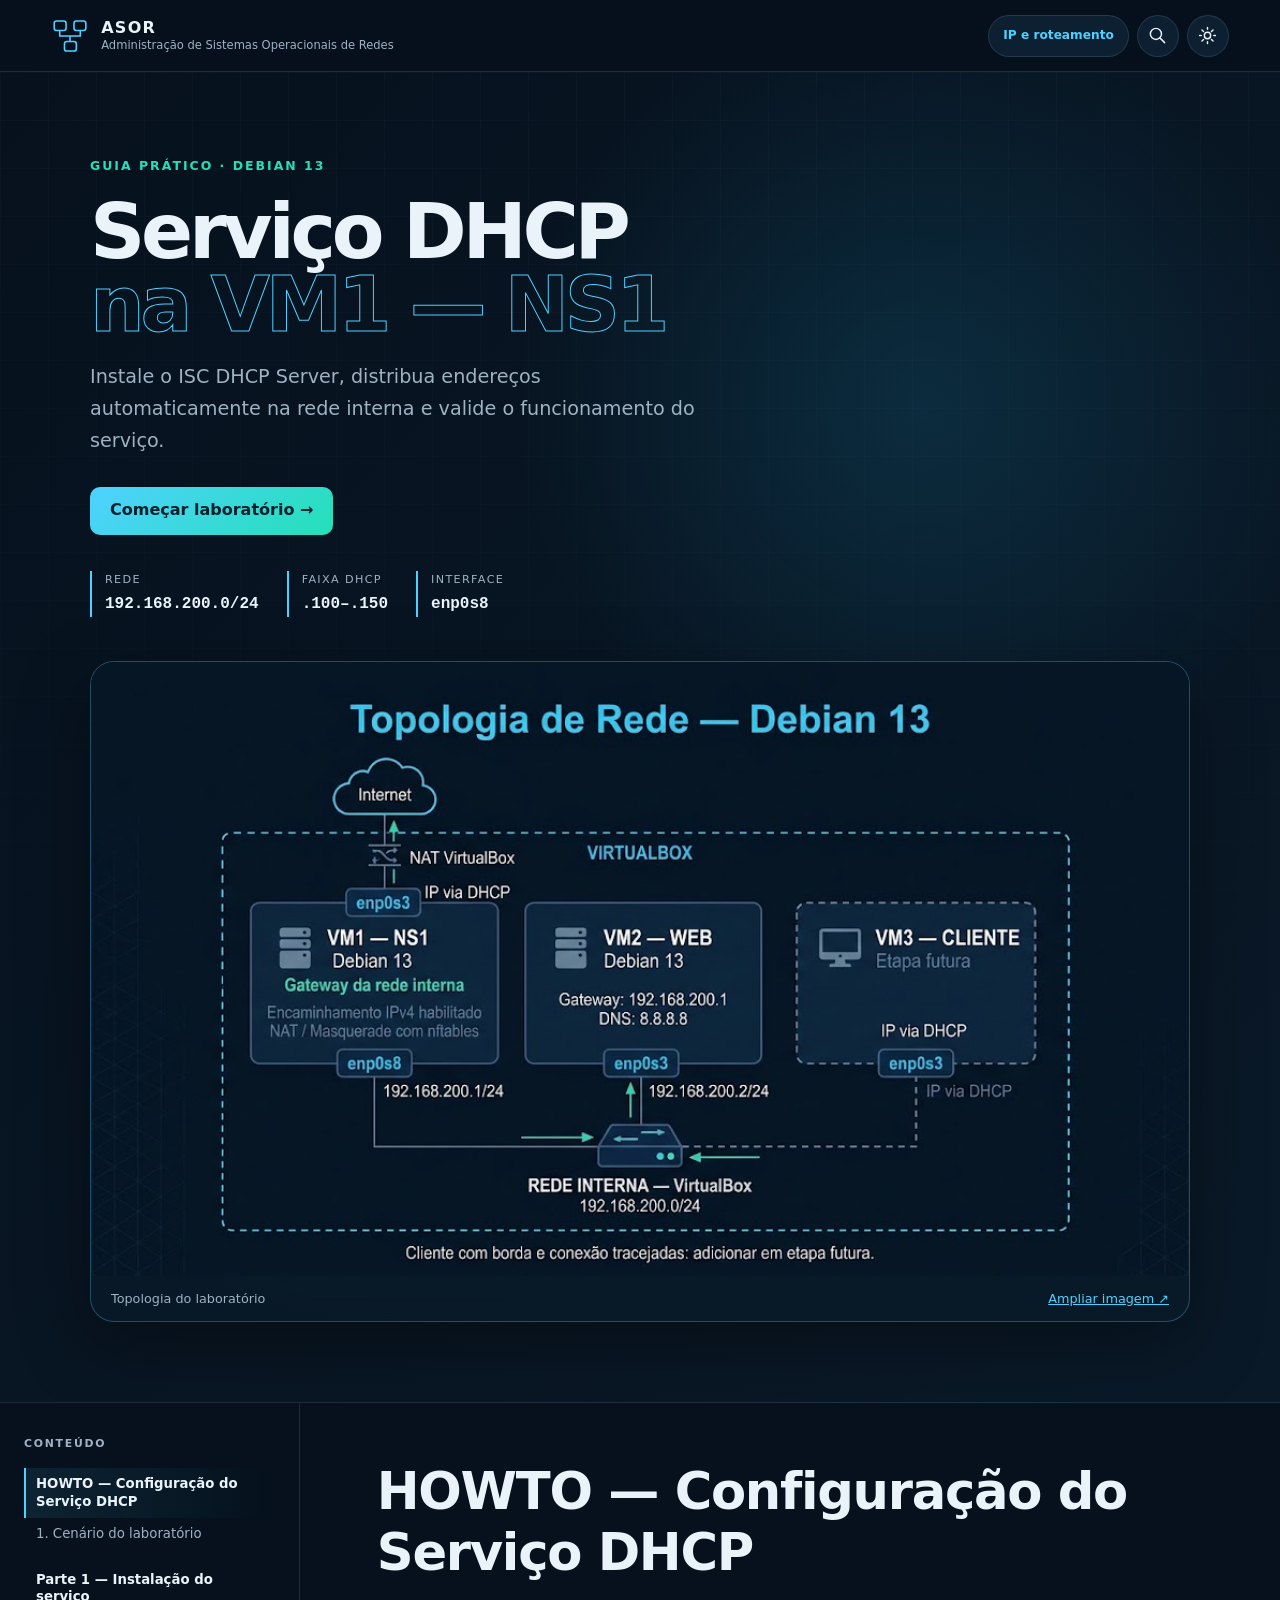
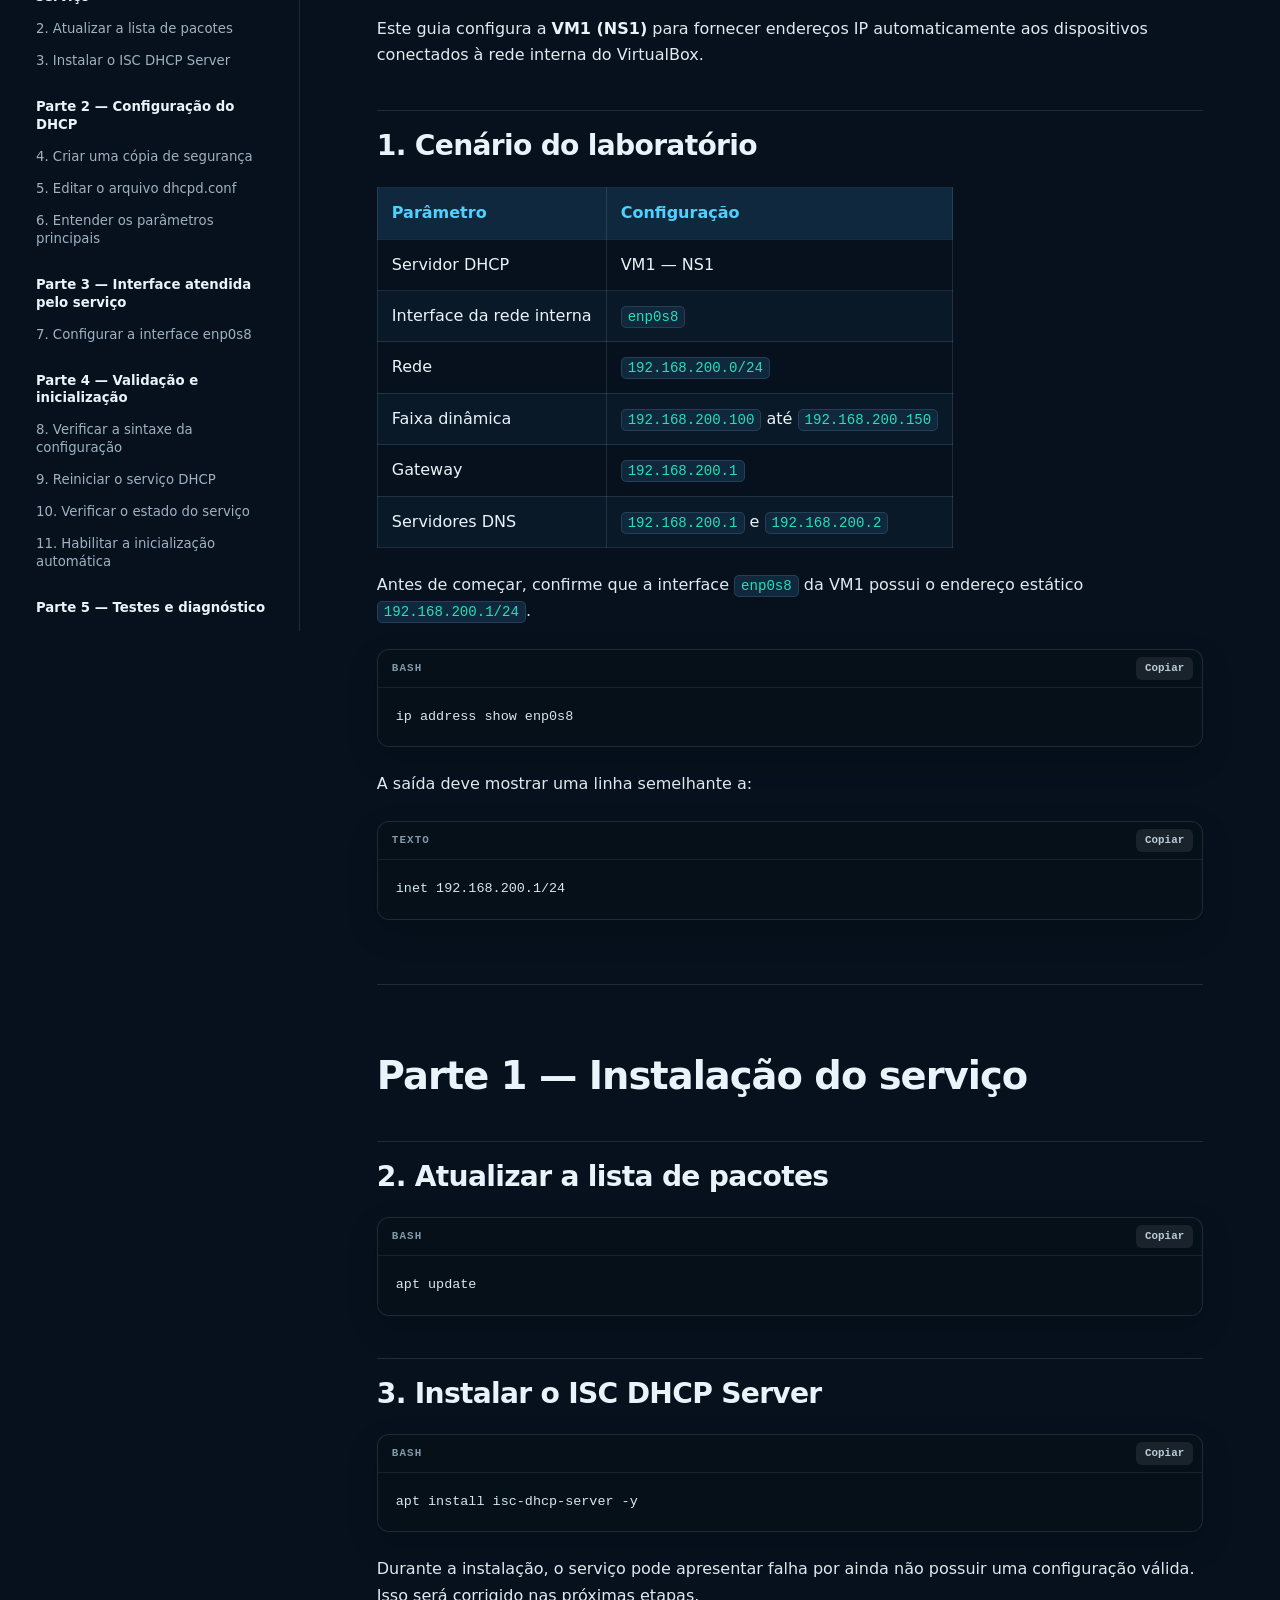
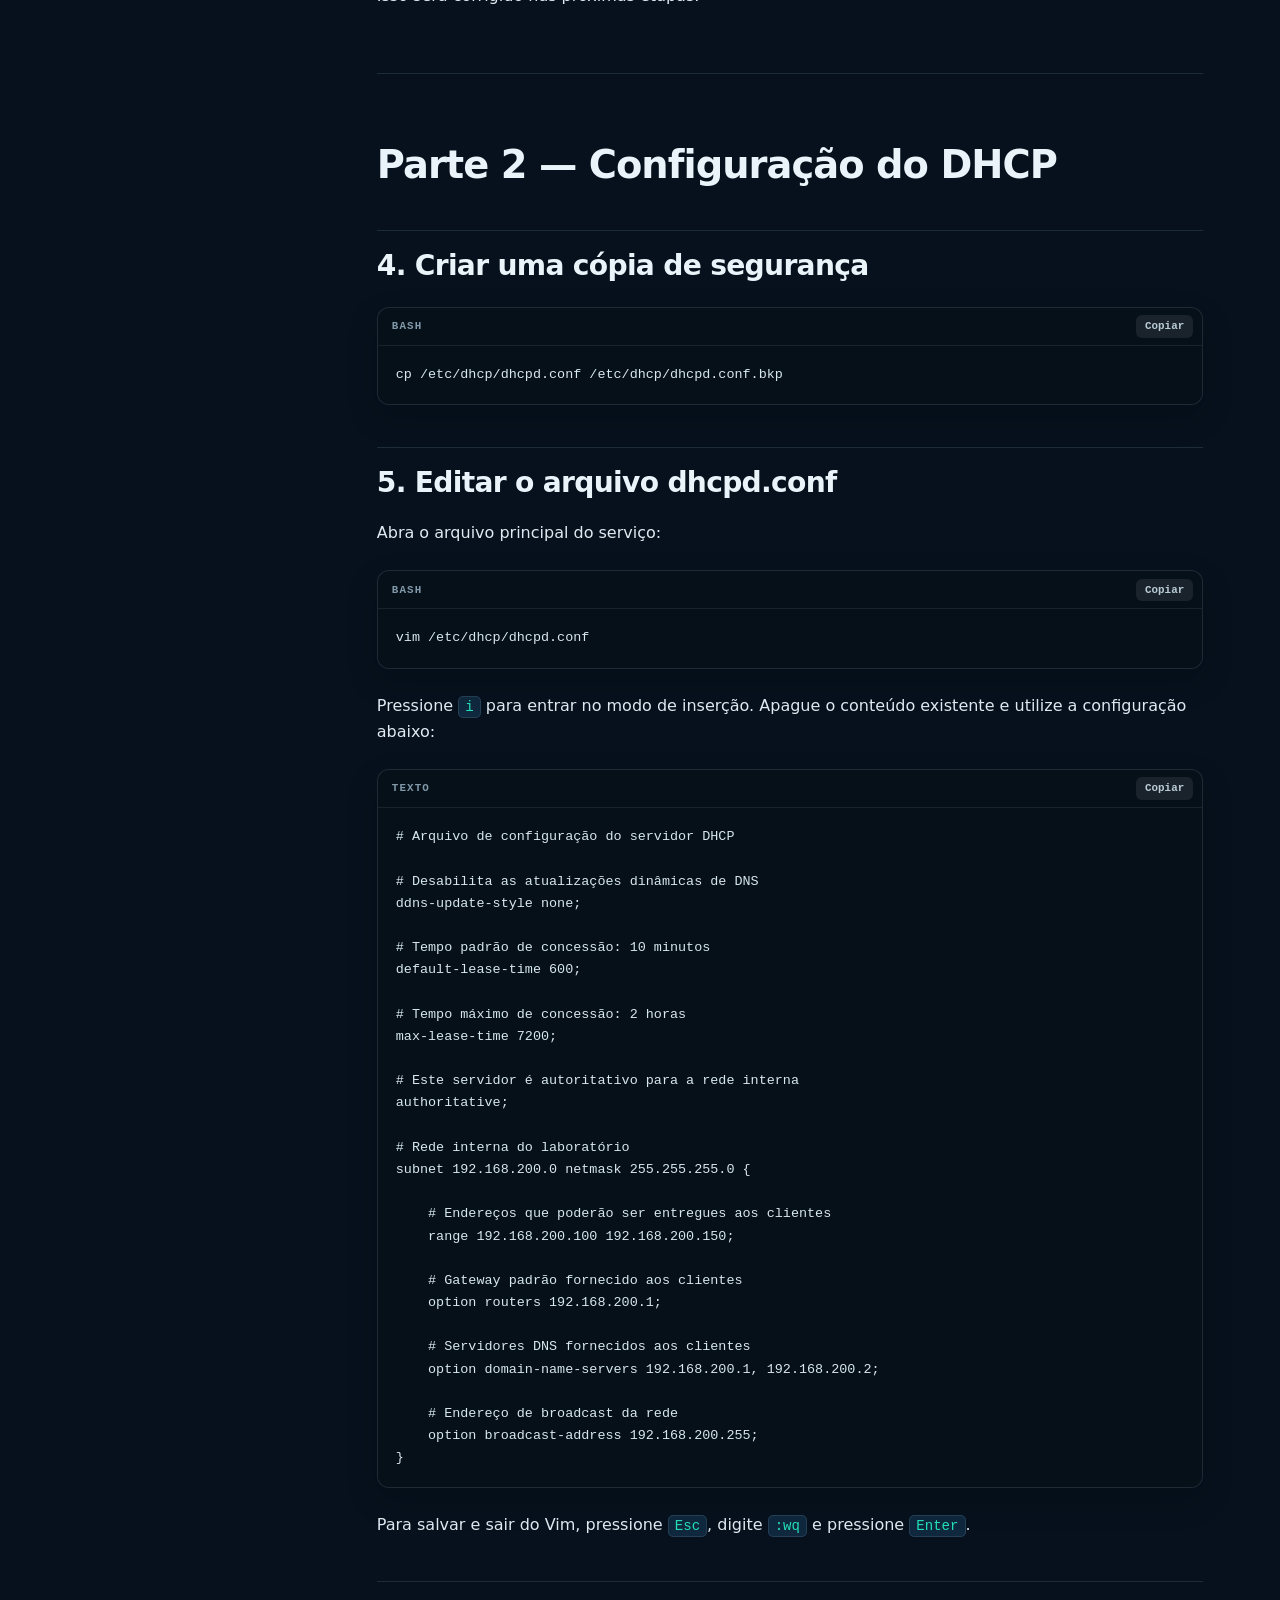
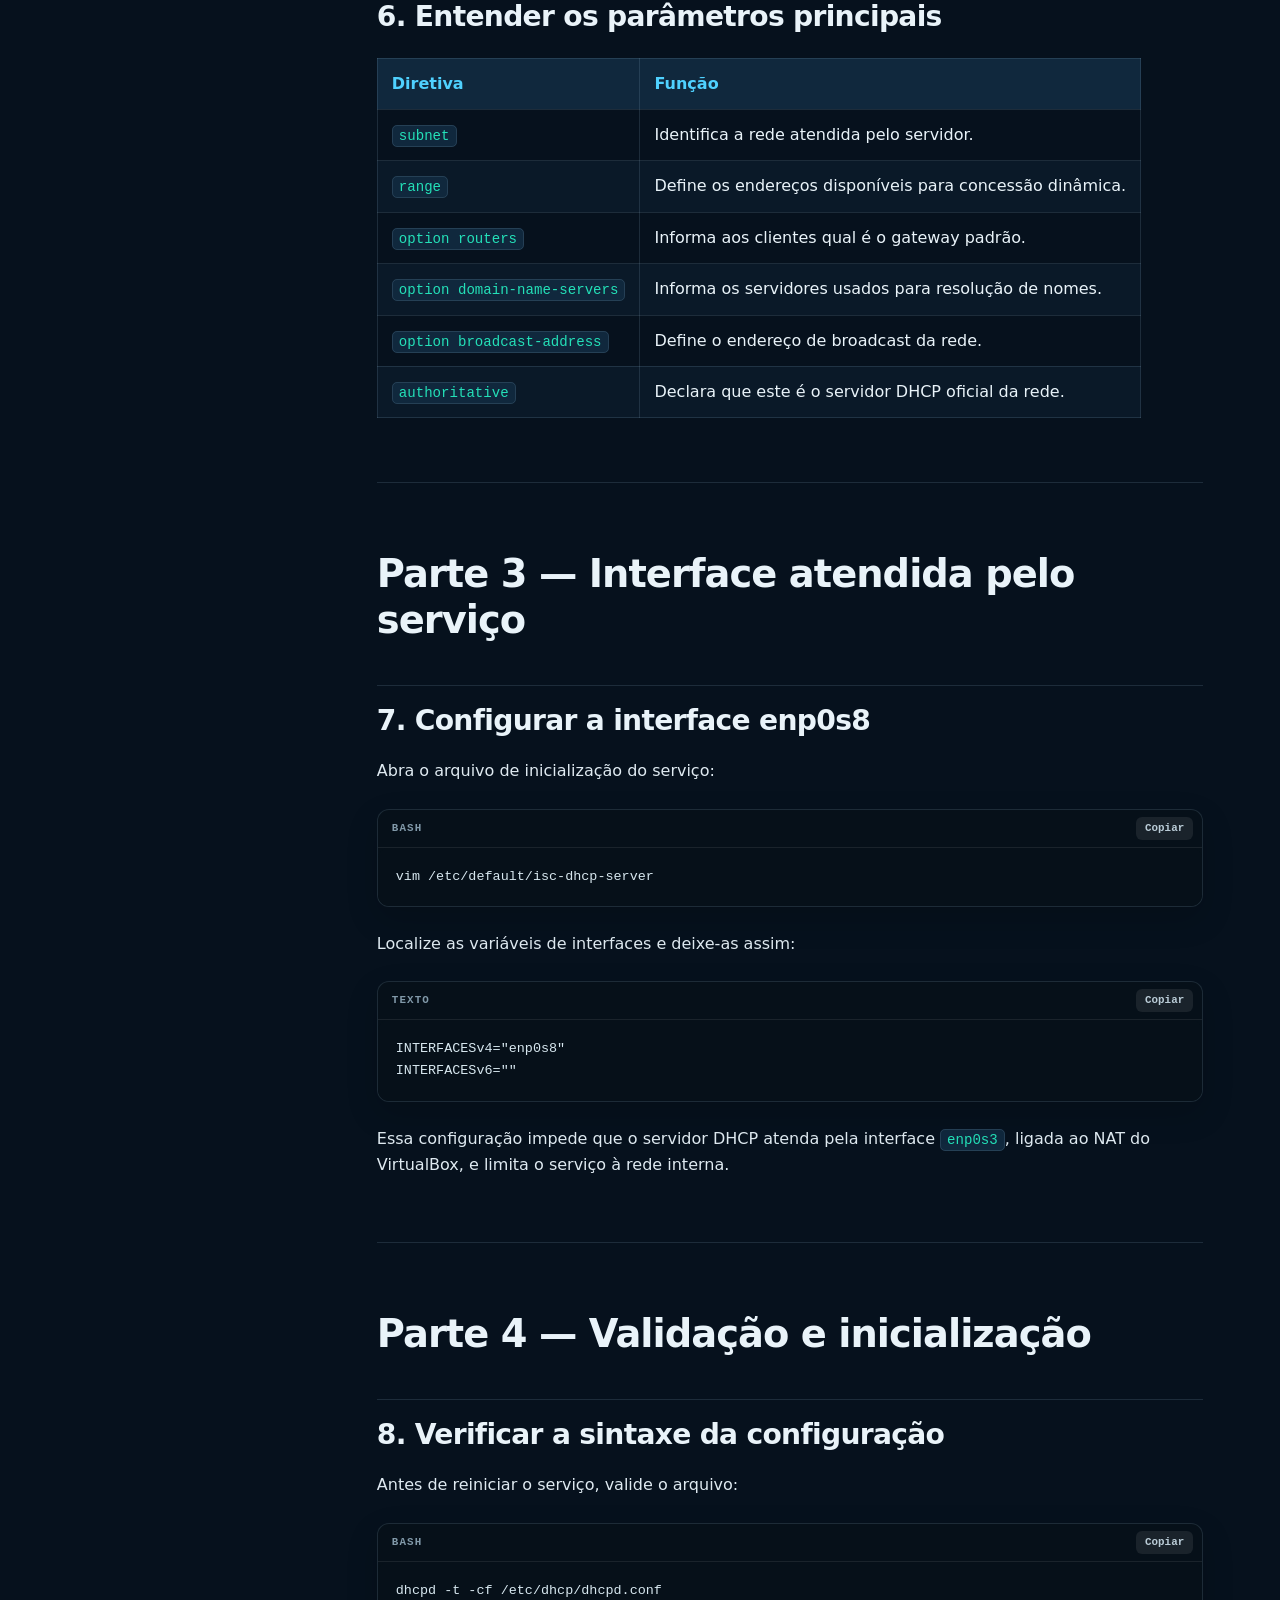
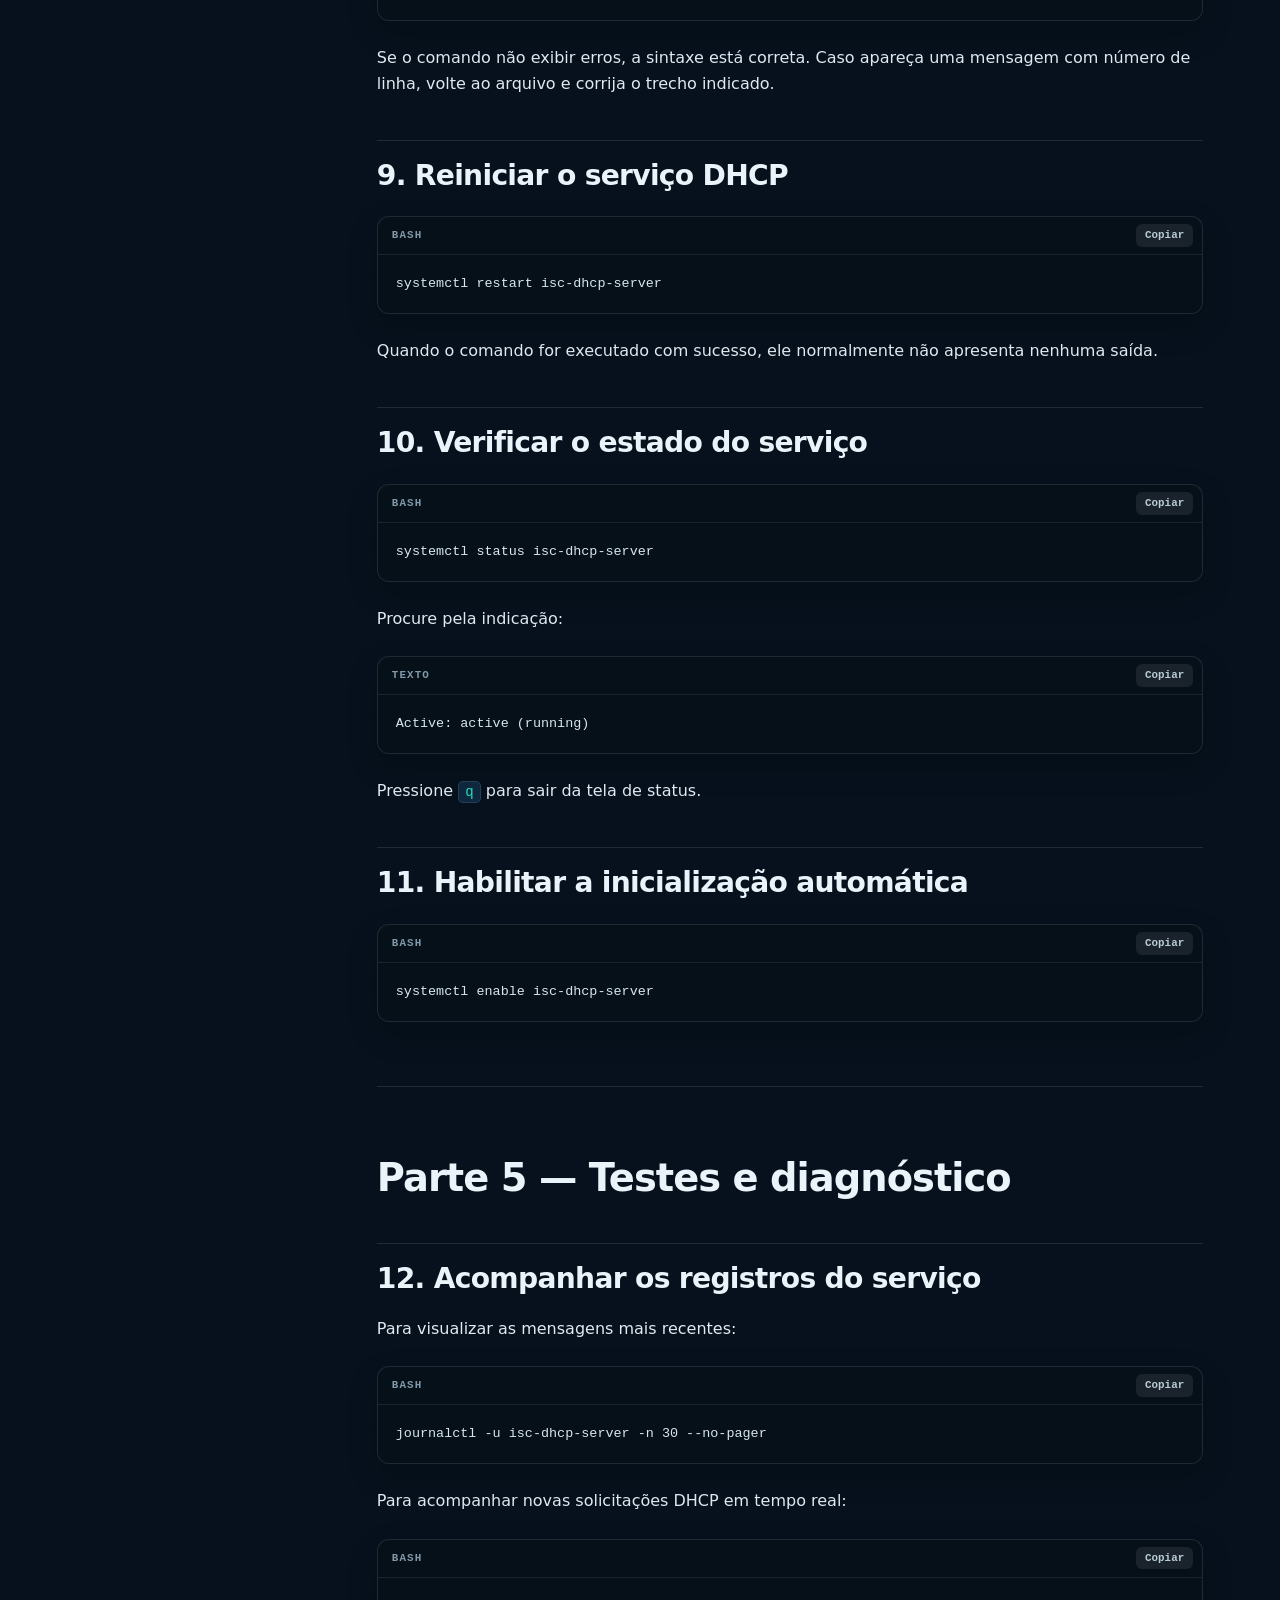
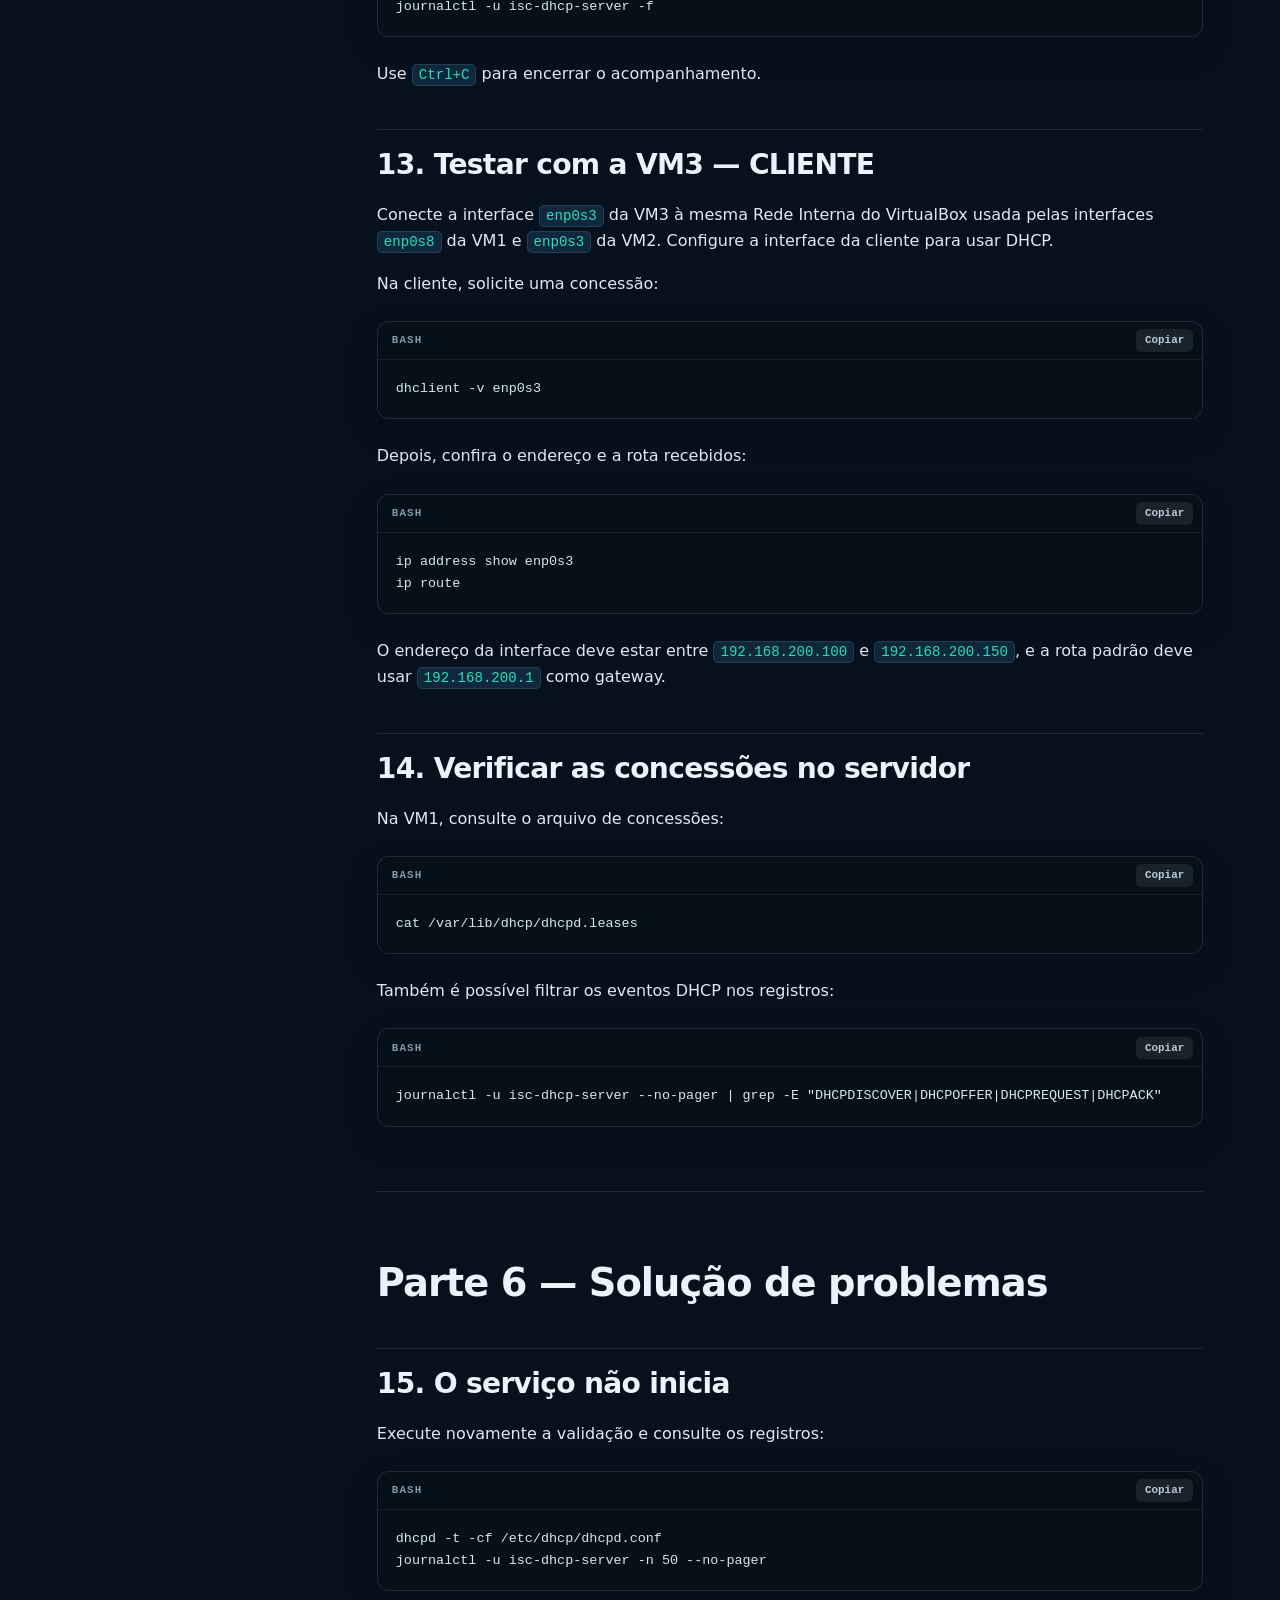
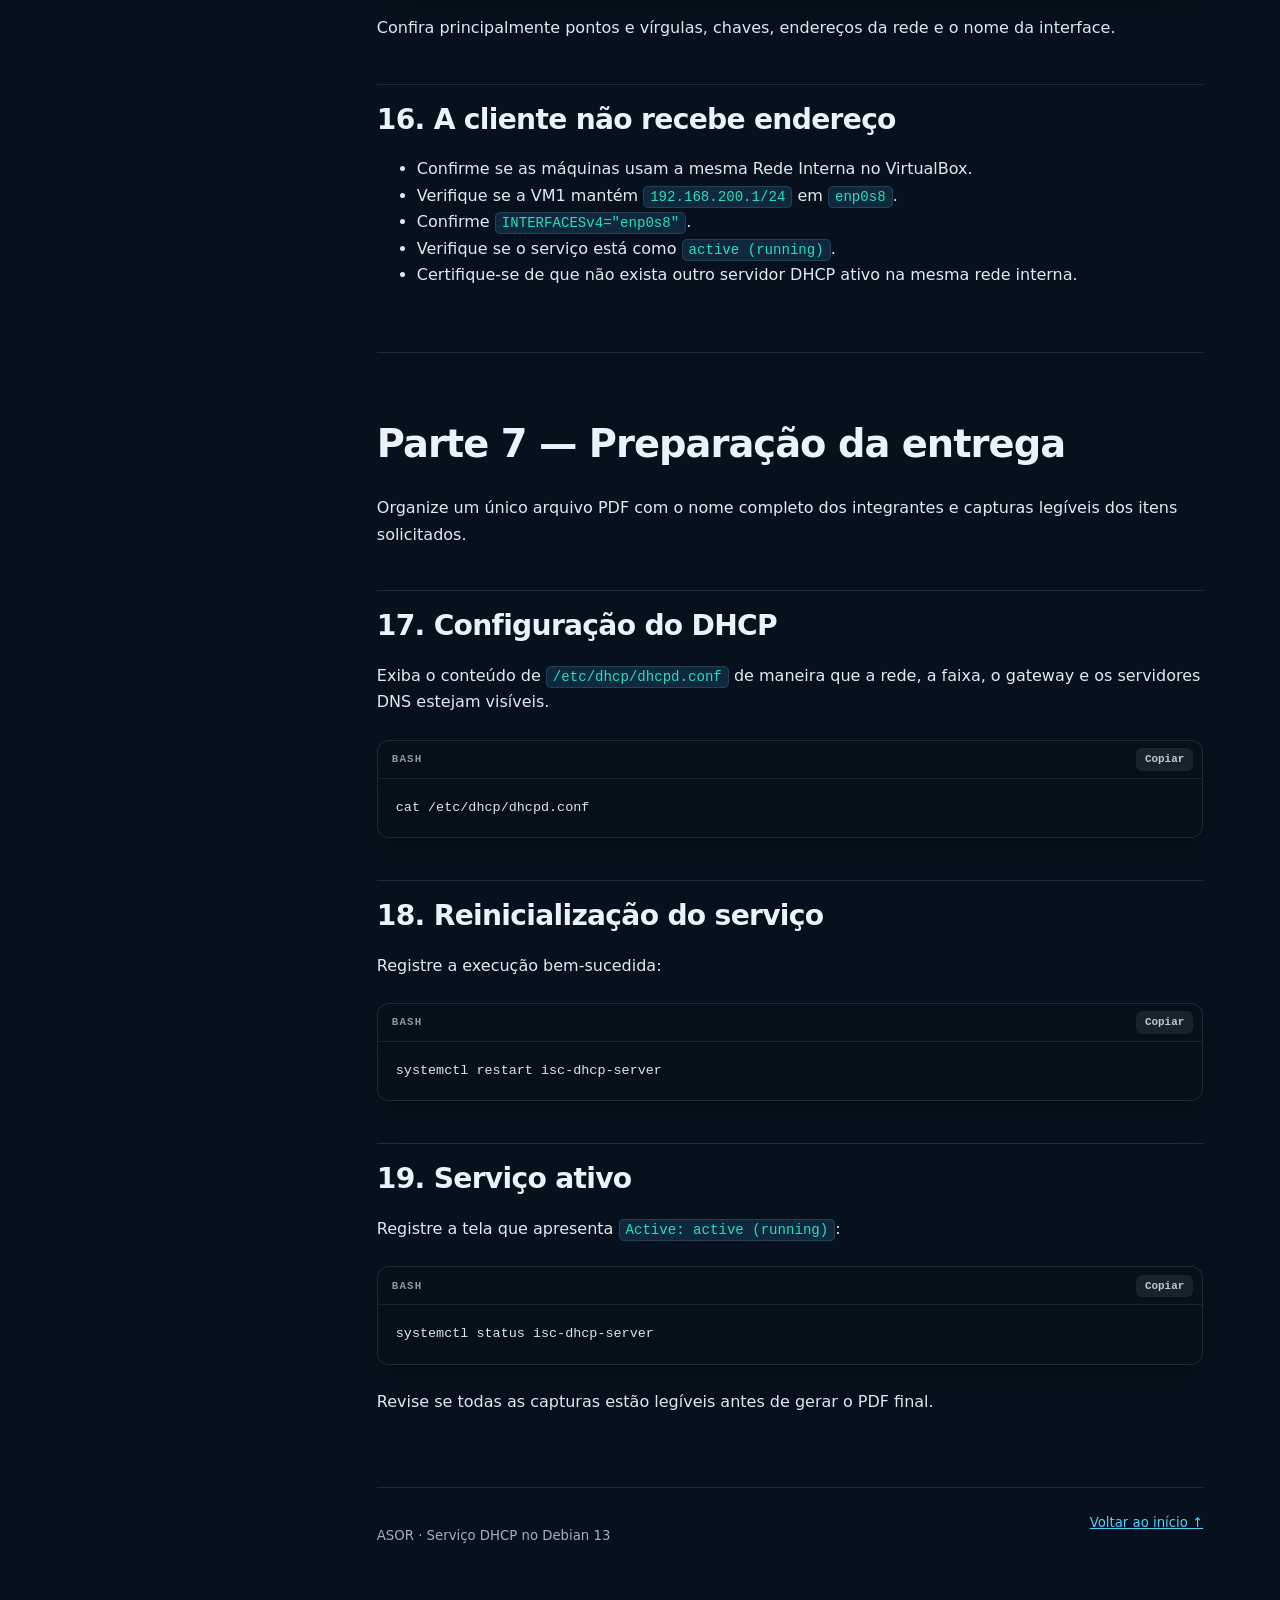
==== docs/dhcp/index.html @ acfcee21 "Add DHCP configuration HOWTO" ====
<!doctype html>
<html lang="pt-BR">
<head>
<meta charset="utf-8">
<meta name="viewport" content="width=device-width, initial-scale=1">
<meta name="theme-color" content="#06111d">
<meta name="description" content="HOWTO para instalar e configurar o servidor DHCP na VM1 NS1 com Debian 13.">
<title>Serviço DHCP no Debian 13 | ASOR</title>
<link rel="canonical" href="https://asor-network.tmferreira.tec.br/dhcp/">
<link rel="stylesheet" href="../style.css">
<script src="../app.js" defer></script>
</head>
<body>
<a class="skip-link" href="#guide">Pular para o conteúdo</a>
<div class="reading-progress" aria-hidden="true"><span id="reading-progress"></span></div>
<header class="site-header">
<a class="brand" href="#inicio" aria-label="Voltar ao início do guia DHCP"><span class="brand-mark" aria-hidden="true"><svg viewBox="0 0 48 48"><rect x="4" y="5" width="15" height="12" rx="3"/><rect x="29" y="5" width="15" height="12" rx="3"/><rect x="17" y="31" width="15" height="12" rx="3"/><path d="M11 17v7h26v-7M24 24v7"/></svg></span><span><strong>ASOR</strong><small>Administração de Sistemas Operacionais de Redes</small></span></a>
<div class="header-actions"><a class="guide-link" href="../">IP e roteamento</a><button class="icon-button" id="search-button" type="button" aria-label="Pesquisar no guia" title="Pesquisar (Ctrl+K)"><svg viewBox="0 0 24 24" aria-hidden="true"><circle cx="10" cy="10" r="7"/><path d="m15 15 6 6"/></svg></button><button class="icon-button" id="theme-button" type="button" aria-label="Ativar tema claro" title="Alternar tema"><svg viewBox="0 0 24 24" aria-hidden="true"><circle cx="12" cy="12" r="4"/><path d="M12 2v2m0 16v2M2 12h2m16 0h2M5 5l2 2m10 10 2 2M5 19l2-2M17 7l2-2"/></svg></button></div>
</header>

<section class="hero" id="inicio" aria-labelledby="hero-title">
<div class="hero-grid" aria-hidden="true"></div>
<div class="hero-content">
<span class="eyebrow">GUIA PRÁTICO · DEBIAN 13</span>
<h1 id="hero-title">Serviço DHCP<br><span>na VM1 — NS1</span></h1>
<p>Instale o ISC DHCP Server, distribua endereços automaticamente na rede interna e valide o funcionamento do serviço.</p>
<div class="hero-actions"><a class="primary-button" href="#cenario-do-laboratorio">Começar laboratório <span aria-hidden="true">&nbsp;→</span></a></div>
<dl class="hero-stats"><div><dt>Rede</dt><dd>192.168.200.0/24</dd></div><div><dt>Faixa DHCP</dt><dd>.100–.150</dd></div><div><dt>Interface</dt><dd>enp0s8</dd></div></dl>
</div>
<figure class="network-card topology-image">
<a href="../assets/topologia-debian13.png" target="_blank" rel="noopener" aria-label="Abrir topologia de rede em tamanho original"><img src="../assets/topologia-debian13.png" alt="Topologia do laboratório: VM1 NS1 oferece DHCP pela interface enp0s8 à rede interna 192.168.200.0/24." width="1024" height="572" fetchpriority="high"></a>
<figcaption>Topologia do laboratório <a href="../assets/topologia-debian13.png" target="_blank" rel="noopener">Ampliar imagem ↗</a></figcaption>
</figure>
</section>

<div class="page-shell">
<aside class="sidebar" id="sidebar" aria-label="Navegação do guia"><div class="sidebar-heading"><span>CONTEÚDO</span><button class="close-sidebar" id="close-sidebar" type="button" aria-label="Fechar sumário">×</button></div><nav id="table-of-contents"></nav></aside>
<main class="content-column">
<button class="mobile-menu" id="mobile-menu" type="button" aria-controls="sidebar" aria-expanded="false">☰ &nbsp; Sumário</button>
<article class="markdown-body" id="guide">
<h1 id="howto-configuracao-do-servico-dhcp">HOWTO — Configuração do Serviço DHCP</h1>
<p>Este guia configura a <strong>VM1 (NS1)</strong> para fornecer endereços IP automaticamente aos dispositivos conectados à rede interna do VirtualBox.</p>
<h2 id="cenario-do-laboratorio">1. Cenário do laboratório</h2>
<table>
<thead>
<tr>
<th>Parâmetro</th>
<th>Configuração</th>
</tr>
</thead>
<tbody>
<tr>
<td>Servidor DHCP</td>
<td>VM1 — NS1</td>
</tr>
<tr>
<td>Interface da rede interna</td>
<td><code>enp0s8</code></td>
</tr>
<tr>
<td>Rede</td>
<td><code>192.168.200.0/24</code></td>
</tr>
<tr>
<td>Faixa dinâmica</td>
<td><code>192.168.200.100</code> até <code>192.168.200.150</code></td>
</tr>
<tr>
<td>Gateway</td>
<td><code>192.168.200.1</code></td>
</tr>
<tr>
<td>Servidores DNS</td>
<td><code>192.168.200.1</code> e <code>192.168.200.2</code></td>
</tr>
</tbody>
</table>
<p>Antes de começar, confirme que a interface <code>enp0s8</code> da VM1 possui o endereço estático <code>192.168.200.1/24</code>.</p>
<pre><code class="language-bash">ip address show enp0s8
</code></pre>
<p>A saída deve mostrar uma linha semelhante a:</p>
<pre><code class="language-text">inet 192.168.200.1/24
</code></pre>
<hr />
<h1 id="parte-1-instalacao-do-servico">Parte 1 — Instalação do serviço</h1>
<h2 id="atualizar-a-lista-de-pacotes">2. Atualizar a lista de pacotes</h2>
<pre><code class="language-bash">apt update
</code></pre>
<h2 id="instalar-o-isc-dhcp-server">3. Instalar o ISC DHCP Server</h2>
<pre><code class="language-bash">apt install isc-dhcp-server -y
</code></pre>
<p>Durante a instalação, o serviço pode apresentar falha por ainda não possuir uma configuração válida. Isso será corrigido nas próximas etapas.</p>
<hr />
<h1 id="parte-2-configuracao-do-dhcp">Parte 2 — Configuração do DHCP</h1>
<h2 id="criar-uma-copia-de-seguranca">4. Criar uma cópia de segurança</h2>
<pre><code class="language-bash">cp /etc/dhcp/dhcpd.conf /etc/dhcp/dhcpd.conf.bkp
</code></pre>
<h2 id="editar-o-arquivo-dhcpd.conf">5. Editar o arquivo dhcpd.conf</h2>
<p>Abra o arquivo principal do serviço:</p>
<pre><code class="language-bash">vim /etc/dhcp/dhcpd.conf
</code></pre>
<p>Pressione <code>i</code> para entrar no modo de inserção. Apague o conteúdo existente e utilize a configuração abaixo:</p>
<pre><code class="language-text"># Arquivo de configuração do servidor DHCP

# Desabilita as atualizações dinâmicas de DNS
ddns-update-style none;

# Tempo padrão de concessão: 10 minutos
default-lease-time 600;

# Tempo máximo de concessão: 2 horas
max-lease-time 7200;

# Este servidor é autoritativo para a rede interna
authoritative;

# Rede interna do laboratório
subnet 192.168.200.0 netmask 255.255.255.0 {

    # Endereços que poderão ser entregues aos clientes
    range 192.168.200.100 192.168.200.150;

    # Gateway padrão fornecido aos clientes
    option routers 192.168.200.1;

    # Servidores DNS fornecidos aos clientes
    option domain-name-servers 192.168.200.1, 192.168.200.2;

    # Endereço de broadcast da rede
    option broadcast-address 192.168.200.255;
}
</code></pre>
<p>Para salvar e sair do Vim, pressione <code>Esc</code>, digite <code>:wq</code> e pressione <code>Enter</code>.</p>
<h2 id="entender-os-parametros-principais">6. Entender os parâmetros principais</h2>
<table>
<thead>
<tr>
<th>Diretiva</th>
<th>Função</th>
</tr>
</thead>
<tbody>
<tr>
<td><code>subnet</code></td>
<td>Identifica a rede atendida pelo servidor.</td>
</tr>
<tr>
<td><code>range</code></td>
<td>Define os endereços disponíveis para concessão dinâmica.</td>
</tr>
<tr>
<td><code>option routers</code></td>
<td>Informa aos clientes qual é o gateway padrão.</td>
</tr>
<tr>
<td><code>option domain-name-servers</code></td>
<td>Informa os servidores usados para resolução de nomes.</td>
</tr>
<tr>
<td><code>option broadcast-address</code></td>
<td>Define o endereço de broadcast da rede.</td>
</tr>
<tr>
<td><code>authoritative</code></td>
<td>Declara que este é o servidor DHCP oficial da rede.</td>
</tr>
</tbody>
</table>
<hr />
<h1 id="parte-3-interface-atendida-pelo-servico">Parte 3 — Interface atendida pelo serviço</h1>
<h2 id="configurar-a-interface-enp0s8">7. Configurar a interface enp0s8</h2>
<p>Abra o arquivo de inicialização do serviço:</p>
<pre><code class="language-bash">vim /etc/default/isc-dhcp-server
</code></pre>
<p>Localize as variáveis de interfaces e deixe-as assim:</p>
<pre><code class="language-text">INTERFACESv4=&quot;enp0s8&quot;
INTERFACESv6=&quot;&quot;
</code></pre>
<p>Essa configuração impede que o servidor DHCP atenda pela interface <code>enp0s3</code>, ligada ao NAT do VirtualBox, e limita o serviço à rede interna.</p>
<hr />
<h1 id="parte-4-validacao-e-inicializacao">Parte 4 — Validação e inicialização</h1>
<h2 id="verificar-a-sintaxe-da-configuracao">8. Verificar a sintaxe da configuração</h2>
<p>Antes de reiniciar o serviço, valide o arquivo:</p>
<pre><code class="language-bash">dhcpd -t -cf /etc/dhcp/dhcpd.conf
</code></pre>
<p>Se o comando não exibir erros, a sintaxe está correta. Caso apareça uma mensagem com número de linha, volte ao arquivo e corrija o trecho indicado.</p>
<h2 id="reiniciar-o-servico-dhcp">9. Reiniciar o serviço DHCP</h2>
<pre><code class="language-bash">systemctl restart isc-dhcp-server
</code></pre>
<p>Quando o comando for executado com sucesso, ele normalmente não apresenta nenhuma saída.</p>
<h2 id="verificar-o-estado-do-servico">10. Verificar o estado do serviço</h2>
<pre><code class="language-bash">systemctl status isc-dhcp-server
</code></pre>
<p>Procure pela indicação:</p>
<pre><code class="language-text">Active: active (running)
</code></pre>
<p>Pressione <code>q</code> para sair da tela de status.</p>
<h2 id="habilitar-a-inicializacao-automatica">11. Habilitar a inicialização automática</h2>
<pre><code class="language-bash">systemctl enable isc-dhcp-server
</code></pre>
<hr />
<h1 id="parte-5-testes-e-diagnostico">Parte 5 — Testes e diagnóstico</h1>
<h2 id="acompanhar-os-registros-do-servico">12. Acompanhar os registros do serviço</h2>
<p>Para visualizar as mensagens mais recentes:</p>
<pre><code class="language-bash">journalctl -u isc-dhcp-server -n 30 --no-pager
</code></pre>
<p>Para acompanhar novas solicitações DHCP em tempo real:</p>
<pre><code class="language-bash">journalctl -u isc-dhcp-server -f
</code></pre>
<p>Use <code>Ctrl+C</code> para encerrar o acompanhamento.</p>
<h2 id="testar-com-a-vm3-cliente">13. Testar com a VM3 — CLIENTE</h2>
<p>Conecte a interface <code>enp0s3</code> da VM3 à mesma Rede Interna do VirtualBox usada pelas interfaces <code>enp0s8</code> da VM1 e <code>enp0s3</code> da VM2. Configure a interface da cliente para usar DHCP.</p>
<p>Na cliente, solicite uma concessão:</p>
<pre><code class="language-bash">dhclient -v enp0s3
</code></pre>
<p>Depois, confira o endereço e a rota recebidos:</p>
<pre><code class="language-bash">ip address show enp0s3
ip route
</code></pre>
<p>O endereço da interface deve estar entre <code>192.168.200.100</code> e <code>192.168.200.150</code>, e a rota padrão deve usar <code>192.168.200.1</code> como gateway.</p>
<h2 id="verificar-as-concessoes-no-servidor">14. Verificar as concessões no servidor</h2>
<p>Na VM1, consulte o arquivo de concessões:</p>
<pre><code class="language-bash">cat /var/lib/dhcp/dhcpd.leases
</code></pre>
<p>Também é possível filtrar os eventos DHCP nos registros:</p>
<pre><code class="language-bash">journalctl -u isc-dhcp-server --no-pager | grep -E &quot;DHCPDISCOVER|DHCPOFFER|DHCPREQUEST|DHCPACK&quot;
</code></pre>
<hr />
<h1 id="parte-6-solucao-de-problemas">Parte 6 — Solução de problemas</h1>
<h2 id="o-servico-nao-inicia">15. O serviço não inicia</h2>
<p>Execute novamente a validação e consulte os registros:</p>
<pre><code class="language-bash">dhcpd -t -cf /etc/dhcp/dhcpd.conf
journalctl -u isc-dhcp-server -n 50 --no-pager
</code></pre>
<p>Confira principalmente pontos e vírgulas, chaves, endereços da rede e o nome da interface.</p>
<h2 id="a-cliente-nao-recebe-endereco">16. A cliente não recebe endereço</h2>
<ul>
<li>Confirme se as máquinas usam a mesma Rede Interna no VirtualBox.</li>
<li>Verifique se a VM1 mantém <code>192.168.200.1/24</code> em <code>enp0s8</code>.</li>
<li>Confirme <code>INTERFACESv4=&quot;enp0s8&quot;</code>.</li>
<li>Verifique se o serviço está como <code>active (running)</code>.</li>
<li>Certifique-se de que não exista outro servidor DHCP ativo na mesma rede interna.</li>
</ul>
<hr />
<h1 id="parte-7-preparacao-da-entrega">Parte 7 — Preparação da entrega</h1>
<p>Organize um único arquivo PDF com o nome completo dos integrantes e capturas legíveis dos itens solicitados.</p>
<h2 id="configuracao-do-dhcp">17. Configuração do DHCP</h2>
<p>Exiba o conteúdo de <code>/etc/dhcp/dhcpd.conf</code> de maneira que a rede, a faixa, o gateway e os servidores DNS estejam visíveis.</p>
<pre><code class="language-bash">cat /etc/dhcp/dhcpd.conf
</code></pre>
<h2 id="reinicializacao-do-servico">18. Reinicialização do serviço</h2>
<p>Registre a execução bem-sucedida:</p>
<pre><code class="language-bash">systemctl restart isc-dhcp-server
</code></pre>
<h2 id="servico-ativo">19. Serviço ativo</h2>
<p>Registre a tela que apresenta <code>Active: active (running)</code>:</p>
<pre><code class="language-bash">systemctl status isc-dhcp-server
</code></pre>
<p>Revise se todas as capturas estão legíveis antes de gerar o PDF final.</p>
</article>
<footer class="content-footer"><p>ASOR · Serviço DHCP no Debian 13</p><a href="#inicio">Voltar ao início ↑</a></footer>
</main>
</div>

<dialog id="search-dialog" aria-labelledby="search-title"><div class="search-input-row"><label id="search-title" class="sr-only" for="search-input">Pesquisar no guia</label><input id="search-input" type="search" placeholder="Pesquisar DHCP, interfaces ou comandos…" autocomplete="off"><button id="close-search" type="button" aria-label="Fechar pesquisa">Esc</button></div><div class="search-results" id="search-results"></div></dialog>
<div class="toast" id="toast" role="status" aria-live="polite"></div>
</body>
</html>
---- docs/style.css ----
:root {
  color-scheme: dark;
  --bg: #06111d;
  --bg-soft: #0a1928;
  --surface: #0d2032;
  --surface-2: #10283d;
  --line: rgba(148, 184, 212, 0.16);
  --line-strong: rgba(88, 205, 255, 0.3);
  --text: #e9f3f9;
  --muted: #9eb2c2;
  --accent: #4fd1ff;
  --accent-2: #24e0b8;
  --accent-dark: #061923;
  --warning: #ffbf69;
  --code: #061019;
  --shadow: 0 24px 70px rgba(0, 0, 0, 0.35);
  --header-h: 72px;
  --content-w: 860px;
}

[data-theme="light"] {
  color-scheme: light;
  --bg: #f4f8fb;
  --bg-soft: #eaf2f7;
  --surface: #ffffff;
  --surface-2: #edf6fb;
  --line: rgba(20, 61, 87, 0.14);
  --line-strong: rgba(0, 135, 190, 0.28);
  --text: #102a3b;
  --muted: #567083;
  --accent: #007dab;
  --accent-2: #008b70;
  --accent-dark: #eefbff;
  --warning: #9b5b00;
  --code: #0c1c27;
  --shadow: 0 22px 60px rgba(28, 65, 88, 0.14);
}

* { box-sizing: border-box; }
html { scroll-behavior: smooth; scroll-padding-top: calc(var(--header-h) + 24px); }
body {
  margin: 0;
  background: var(--bg);
  color: var(--text);
  font-family: Inter, ui-sans-serif, system-ui, -apple-system, BlinkMacSystemFont, "Segoe UI", sans-serif;
  line-height: 1.65;
  -webkit-font-smoothing: antialiased;
}

a { color: var(--accent); }
button, input { font: inherit; }
.sr-only { position: absolute; width: 1px; height: 1px; padding: 0; margin: -1px; overflow: hidden; clip: rect(0,0,0,0); white-space: nowrap; border: 0; }

.reading-progress { position: fixed; z-index: 100; inset: 0 0 auto; height: 3px; background: transparent; }
.reading-progress span { display: block; width: 0; height: 100%; background: linear-gradient(90deg, var(--accent), var(--accent-2)); }

.site-header {
  position: sticky;
  z-index: 50;
  top: 0;
  height: var(--header-h);
  display: flex;
  align-items: center;
  justify-content: space-between;
  padding: 0 clamp(20px, 4vw, 64px);
  border-bottom: 1px solid var(--line);
  background: color-mix(in srgb, var(--bg) 86%, transparent);
  backdrop-filter: blur(18px);
}

.brand { display: flex; align-items: center; gap: 12px; color: var(--text); text-decoration: none; }
.brand-mark { display: grid; width: 38px; height: 38px; place-items: center; color: var(--accent); }
.brand-mark svg { width: 100%; fill: none; stroke: currentColor; stroke-width: 2; }
.brand strong, .brand small { display: block; line-height: 1.25; }
.brand strong { letter-spacing: .08em; }
.brand small { color: var(--muted); font-size: .72rem; }
.header-actions { display: flex; gap: 8px; }
.guide-link { display: inline-flex; align-items: center; min-height: 42px; padding: 0 14px; border: 1px solid var(--line); border-radius: 999px; color: var(--accent); background: var(--surface); font-size: .76rem; font-weight: 750; text-decoration: none; }
.guide-link:hover { border-color: var(--line-strong); background: var(--surface-2); transform: translateY(-1px); }
.icon-button { width: 42px; height: 42px; display: grid; place-items: center; border: 1px solid var(--line); border-radius: 50%; color: var(--text); background: var(--surface); cursor: pointer; }
.icon-button:hover { border-color: var(--line-strong); color: var(--accent); transform: translateY(-1px); }
.icon-button svg { width: 19px; fill: none; stroke: currentColor; stroke-width: 1.8; stroke-linecap: round; }
.moon-icon { display: none; }
[data-theme="light"] .sun-icon { display: none; }
[data-theme="light"] .moon-icon { display: block; }

.hero {
  position: relative;
  min-height: 560px;
  display: grid;
  grid-template-columns: minmax(0, 1fr) minmax(400px, .9fr);
  align-items: center;
  gap: clamp(40px, 7vw, 100px);
  padding: 80px clamp(24px, 6vw, 96px);
  overflow: hidden;
  border-bottom: 1px solid var(--line);
  background: radial-gradient(circle at 72% 25%, rgba(31, 177, 224, .15), transparent 30%), linear-gradient(135deg, var(--bg), var(--bg-soft));
}
.hero-grid { position: absolute; inset: 0; opacity: .18; background-image: linear-gradient(var(--line) 1px, transparent 1px), linear-gradient(90deg, var(--line) 1px, transparent 1px); background-size: 48px 48px; mask-image: linear-gradient(to bottom, black, transparent 85%); }
.hero-content, .network-card { position: relative; z-index: 1; }
.eyebrow { color: var(--accent-2); font-size: .78rem; font-weight: 800; letter-spacing: .16em; }
.hero h1 { margin: 18px 0; font-size: clamp(3rem, 6vw, 5.8rem); line-height: .95; letter-spacing: -.055em; }
.hero h1 span { color: transparent; -webkit-text-stroke: 1px var(--accent); }
.hero p { max-width: 620px; color: var(--muted); font-size: clamp(1rem, 1.6vw, 1.2rem); }
.hero-actions { display: flex; flex-wrap: wrap; gap: 12px; margin-top: 30px; }
.primary-button, .secondary-button { display: inline-flex; align-items: center; justify-content: center; min-height: 48px; padding: 0 20px; border-radius: 10px; font-weight: 750; text-decoration: none; }
.primary-button { color: #03202c; background: linear-gradient(135deg, var(--accent), var(--accent-2)); }
.secondary-button { color: var(--text); border: 1px solid var(--line-strong); background: var(--surface); }
.hero-stats { display: flex; flex-wrap: wrap; gap: 28px; margin: 36px 0 0; }
.hero-stats div { padding-left: 13px; border-left: 2px solid var(--accent); }
.hero-stats dt { color: var(--muted); font-size: .7rem; text-transform: uppercase; letter-spacing: .12em; }
.hero-stats dd { margin: 2px 0 0; font-family: ui-monospace, SFMono-Regular, Consolas, monospace; font-weight: 700; }

.network-card { width: min(100%, 520px); margin: 0; justify-self: center; overflow: hidden; border: 1px solid var(--line-strong); border-radius: 24px; background: rgba(9, 27, 42, .72); box-shadow: var(--shadow); backdrop-filter: blur(12px); }
.network-card img { display: block; width: 100%; height: auto; aspect-ratio: 16 / 9; object-fit: cover; }
[data-theme="light"] .network-card { background: rgba(255,255,255,.8); }
.network-zone { padding: 18px 20px; border: 1px solid var(--line); border-radius: 14px; background: color-mix(in srgb, var(--surface) 88%, transparent); }
.network-zone > strong { display: block; margin: 5px 0 14px; font-family: ui-monospace, SFMono-Regular, Consolas, monospace; color: var(--accent); }
.zone-label { font-size: .69rem; font-weight: 850; letter-spacing: .15em; color: var(--muted); }
.node { display: inline-flex; align-items: center; gap: 9px; margin-right: 20px; font-size: .78rem; line-height: 1.3; color: var(--muted); }
.node b { color: var(--text); font-family: ui-monospace, SFMono-Regular, Consolas, monospace; }
.node-dot { width: 11px; height: 11px; border: 2px solid var(--accent-2); border-radius: 50%; box-shadow: 0 0 12px var(--accent-2); }
.tunnel { text-align: center; color: var(--accent-2); font-family: ui-monospace, SFMono-Regular, Consolas, monospace; font-size: .75rem; letter-spacing: .12em; }
.tunnel small { color: var(--muted); letter-spacing: 0; }
.tunnel-line { display: flex; align-items: center; justify-content: center; gap: 18px; height: 20px; margin: 2px 0; border-top: 1px dashed var(--accent-2); transform: translateY(10px); }
.tunnel-line i { width: 6px; height: 6px; border-radius: 50%; background: var(--accent-2); box-shadow: 0 0 10px var(--accent-2); animation: pulse 1.8s infinite; }
.tunnel-line i:nth-child(2) { animation-delay: .4s; }.tunnel-line i:nth-child(3) { animation-delay: .8s; }
@keyframes pulse { 0%,100% { opacity: .25; transform: scale(.8); } 50% { opacity: 1; transform: scale(1.25); } }

.page-shell { display: grid; grid-template-columns: 300px minmax(0, 1fr); max-width: 1440px; margin: 0 auto; }
.sidebar { position: sticky; top: var(--header-h); height: calc(100vh - var(--header-h)); padding: 32px 24px; overflow: auto; border-right: 1px solid var(--line); }
.sidebar-heading { display: flex; align-items: center; justify-content: space-between; margin-bottom: 15px; color: var(--muted); font-size: .68rem; font-weight: 850; letter-spacing: .16em; }
.close-sidebar { display: none; color: var(--text); background: none; border: 0; font-size: 1.8rem; cursor: pointer; }
#table-of-contents a { display: block; padding: 7px 10px; border-left: 2px solid transparent; color: var(--muted); text-decoration: none; font-size: .83rem; line-height: 1.35; }
#table-of-contents a:hover, #table-of-contents a.active { color: var(--accent); border-left-color: var(--accent); background: linear-gradient(90deg, color-mix(in srgb, var(--accent) 10%, transparent), transparent); }
#table-of-contents a.toc-major { margin-top: 14px; color: var(--text); font-weight: 750; }

.content-column { min-width: 0; padding: 58px clamp(24px, 6vw, 84px) 80px; }
.markdown-body { width: min(100%, var(--content-w)); margin: 0 auto; }
.markdown-body h1, .markdown-body h2, .markdown-body h3 { scroll-margin-top: calc(var(--header-h) + 24px); line-height: 1.2; letter-spacing: -.025em; }
.markdown-body h1 { margin: 0 0 32px; font-size: clamp(2.2rem, 4vw, 3.6rem); }
.markdown-body h2 { margin: 72px 0 20px; padding-top: 8px; font-size: clamp(1.55rem, 2.5vw, 2.15rem); border-top: 1px solid var(--line); }
.markdown-body h3 { margin-top: 36px; font-size: 1.25rem; }
.markdown-body p, .markdown-body li { color: color-mix(in srgb, var(--text) 86%, var(--muted)); }
.markdown-body p:has(> img) { text-align: center; }
.markdown-body p > img { display: inline-block; width: min(100%, 560px); height: auto; border: 1px solid var(--line); border-radius: 14px; box-shadow: 0 12px 32px rgba(0,0,0,.14); }
.markdown-body strong { color: var(--text); }
.markdown-body hr { height: 1px; margin: 64px 0; border: 0; background: var(--line); }
.markdown-body blockquote { margin: 24px 0; padding: 14px 18px; border-left: 3px solid var(--warning); border-radius: 0 8px 8px 0; background: color-mix(in srgb, var(--warning) 8%, var(--surface)); }
.markdown-body blockquote p { margin: 0; }
.markdown-body :not(pre) > code { padding: 2px 6px; border: 1px solid var(--line); border-radius: 5px; color: var(--accent-2); background: var(--surface-2); font-family: ui-monospace, SFMono-Regular, Consolas, monospace; font-size: .88em; }
.markdown-body table { display: block; width: 100%; margin: 24px 0; overflow-x: auto; border-collapse: collapse; }
.markdown-body th, .markdown-body td { padding: 12px 14px; border: 1px solid var(--line); text-align: left; vertical-align: top; }
.markdown-body th { color: var(--accent); background: var(--surface-2); }
.markdown-body tr:nth-child(even) { background: color-mix(in srgb, var(--surface) 55%, transparent); }

.code-wrap { position: relative; margin: 24px 0; border: 1px solid var(--line); border-radius: 12px; overflow: hidden; background: var(--code); box-shadow: 0 12px 32px rgba(0,0,0,.16); }
.code-toolbar { height: 38px; display: flex; align-items: center; justify-content: space-between; padding: 0 9px 0 14px; border-bottom: 1px solid rgba(255,255,255,.08); color: #8199a9; font: 700 .68rem/1 ui-monospace, SFMono-Regular, Consolas, monospace; text-transform: uppercase; letter-spacing: .1em; }
.copy-button { padding: 6px 9px; border: 0; border-radius: 6px; color: #b9cbd6; background: rgba(255,255,255,.08); cursor: pointer; font-size: .68rem; }
.copy-button:hover { color: white; background: rgba(79,209,255,.2); }
.code-wrap pre { margin: 0; padding: 18px; overflow: auto; }
.code-wrap code { color: #d7e7ef; font: .84rem/1.65 ui-monospace, SFMono-Regular, Consolas, monospace; white-space: pre; }
.code-wrap .comment { color: #7092a5; }

.loading-state { min-height: 320px; display: grid; place-items: center; align-content: center; color: var(--muted); }
.loader { width: 32px; height: 32px; border: 3px solid var(--line); border-top-color: var(--accent); border-radius: 50%; animation: spin .7s linear infinite; }
@keyframes spin { to { transform: rotate(360deg); } }
.notice { width: min(100%, var(--content-w)); margin: 0 auto 24px; padding: 14px 18px; border: 1px solid color-mix(in srgb, var(--warning) 50%, var(--line)); border-radius: 10px; color: var(--warning); background: color-mix(in srgb, var(--warning) 8%, var(--surface)); }
.mobile-menu { display: none; align-items: center; gap: 6px; margin-bottom: 24px; padding: 8px 12px; color: var(--text); border: 1px solid var(--line); border-radius: 8px; background: var(--surface); }
.mobile-menu span { display: block; width: 14px; height: 1px; background: currentColor; }
.lesson-slides { width: min(100%, var(--content-w)); margin: 88px auto 0; padding-top: 32px; border-top: 1px solid var(--line); }
.slides-heading { display: flex; align-items: flex-end; justify-content: space-between; gap: 24px; margin-bottom: 24px; }
.slides-heading h2 { margin: 10px 0 8px; font-size: clamp(1.7rem, 3vw, 2.35rem); letter-spacing: -.025em; }
.slides-heading p { max-width: 680px; margin: 0; color: var(--muted); }
.slides-count { flex: 0 0 auto; padding: 7px 10px; border: 1px solid var(--line); border-radius: 999px; color: var(--accent-2); background: var(--surface-2); font: 700 .72rem/1 ui-monospace, SFMono-Regular, Consolas, monospace; }
.slides-preview { position: relative; display: block; overflow: hidden; width: min(100%, 900px); margin: 0 auto; border: 1px solid var(--line-strong); border-radius: 16px; background: var(--surface-2); box-shadow: var(--shadow); }
.slides-preview img { display: block; width: 100%; height: auto; aspect-ratio: 16 / 9; object-fit: cover; transition: transform .25s ease; }
.slides-preview span { position: absolute; right: 18px; bottom: 18px; padding: 9px 13px; border: 1px solid rgba(255,255,255,.22); border-radius: 9px; color: white; background: rgba(2, 12, 21, .82); backdrop-filter: blur(8px); font-size: .8rem; font-weight: 750; }
.slides-preview:hover img { transform: scale(1.012); }
.slides-actions { display: flex; flex-wrap: wrap; gap: 12px; margin-top: 20px; }
.content-footer { width: min(100%, var(--content-w)); margin: 72px auto 0; padding-top: 24px; display: flex; justify-content: space-between; gap: 20px; border-top: 1px solid var(--line); color: var(--muted); font-size: .83rem; }

.search-dialog { position: fixed; z-index: 90; inset: 0; padding: 12vh 20px; background: rgba(1, 9, 15, .74); backdrop-filter: blur(8px); }
.search-panel { max-width: 720px; margin: 0 auto; overflow: hidden; border: 1px solid var(--line-strong); border-radius: 16px; background: var(--surface); box-shadow: var(--shadow); }
.search-input-row { display: flex; align-items: center; gap: 12px; padding: 14px 16px; border-bottom: 1px solid var(--line); }
.search-input-row svg { width: 21px; fill: none; stroke: var(--accent); stroke-width: 2; }
.search-input-row input { flex: 1; min-width: 0; border: 0; outline: 0; color: var(--text); background: transparent; font-size: 1.02rem; }
.search-input-row kbd { padding: 3px 7px; border: 1px solid var(--line); border-radius: 5px; color: var(--muted); background: var(--bg-soft); font-size: .7rem; }
.search-results { max-height: 55vh; padding: 10px; overflow: auto; }
.search-results > p { padding: 10px; color: var(--muted); }
.search-result { display: block; padding: 12px 14px; border-radius: 9px; color: var(--text); text-decoration: none; }
.search-result:hover { background: var(--surface-2); }
.search-result strong { display: block; color: var(--accent); }
.search-result span { display: block; margin-top: 3px; color: var(--muted); font-size: .8rem; }
.toast { position: fixed; z-index: 110; right: 22px; bottom: 22px; padding: 10px 15px; border: 1px solid var(--line-strong); border-radius: 9px; color: var(--text); background: var(--surface); box-shadow: var(--shadow); opacity: 0; transform: translateY(12px); pointer-events: none; transition: .2s ease; }
.toast.show { opacity: 1; transform: translateY(0); }

@media (max-width: 980px) {
  .hero { grid-template-columns: 1fr; padding-top: 60px; }
  .network-card { min-height: 0; }
  .page-shell { grid-template-columns: 1fr; }
  .sidebar { position: fixed; z-index: 80; top: 0; left: 0; width: min(88vw, 330px); height: 100vh; padding-top: 24px; background: var(--surface); transform: translateX(-105%); transition: transform .25s ease; box-shadow: var(--shadow); }
  .sidebar.open { transform: translateX(0); }
  .close-sidebar, .mobile-menu { display: flex; }
  .content-column { padding-top: 28px; }
}

@media (max-width: 620px) {
  :root { --header-h: 64px; }
  .site-header { padding: 0 16px; }
  .brand small { display: none; }
  .guide-link { padding: 0 10px; font-size: .7rem; }
  .hero { min-height: auto; padding: 52px 20px; }
  .hero h1 { font-size: 3.1rem; }
  .network-card { min-height: 0; }
  .node { margin-right: 8px; font-size: .72rem; }
  .content-column { padding: 24px 18px 60px; }
  .markdown-body h2 { margin-top: 56px; }
  .slides-heading { align-items: flex-start; flex-direction: column; }
  .slides-preview span { right: 10px; bottom: 10px; }
  .content-footer { flex-direction: column; }
}

@media print {
  .site-header, .hero, .sidebar, .mobile-menu, .reading-progress, .copy-button, .search-dialog, .toast, .lesson-slides { display: none !important; }
  .page-shell { display: block; }
  .content-column { padding: 0; }
  .markdown-body { width: 100%; }
  body { color: #111; background: white; }
  .markdown-body p, .markdown-body li { color: #222; }
  .code-wrap { break-inside: avoid; box-shadow: none; }
}

/* ASOR-specific topology, native search dialog and document structure. */
.skip-link { position: fixed; left: 16px; top: -80px; z-index: 120; padding: 12px 18px; background: var(--surface); color: var(--accent); }
.skip-link:focus { top: 12px; }
:focus-visible { outline: 2px solid var(--accent); outline-offset: 4px; }
.topology { padding: 24px; }
.topology figcaption { display: flex; align-items: center; justify-content: space-between; gap: 16px; margin-bottom: 24px; }
.topology-badge { font: 700 .62rem ui-monospace, monospace; letter-spacing: .1em; color: var(--accent); border: 1px solid var(--line-strong); border-radius: 5px; padding: 5px 8px; }
.internet-node, .nat-node, .network-connector { text-align: center; }
.internet-node { color: var(--accent); font-weight: 700; }
.nat-node { font-size: .9rem; }
.nat-node small { display: block; color: var(--muted); font-family: ui-monospace, monospace; }
.network-connector { color: var(--accent-2); height: 24px; }
.topology .gateway { text-align: center; max-width: 260px; margin: auto; }
.topology .network-zone { padding: 14px; }
.topology .network-zone strong { margin: 6px 0; font-size: .95rem; }
.topology .network-zone > span:last-child { font: .74rem/1.65 ui-monospace, monospace; color: var(--muted); }
.network-bus { padding: 10px; border: 1px solid var(--line-strong); border-radius: 7px; text-align: center; font-size: .65rem; color: var(--muted); letter-spacing: .06em; }
.network-bus b { color: var(--accent-2); margin-left: 8px; }
.network-peers { display: grid; grid-template-columns: 1fr 1fr; gap: 18px; padding-top: 22px; }
.network-peers .network-zone { position: relative; min-width: 0; }
.network-peers .network-zone::before { content: ''; position: absolute; height: 22px; left: 50%; bottom: 100%; border-left: 1px solid var(--accent-2); }
.network-peers .future { border-style: dashed; }
.network-peers .future::before { border-left-style: dashed; }
.network-peers .future strong { color: var(--muted); }
.markdown-body h1:not(:first-child) { font-size: clamp(1.8rem, 3vw, 2.6rem); margin: 68px 0 28px; }
.markdown-body h2 { margin-top: 42px; font-size: clamp(1.4rem, 2.2vw, 1.85rem); padding-top: 18px; }
.markdown-body p, .markdown-body li { overflow-wrap: anywhere; }
.markdown-body pre { overflow: auto; padding: 18px; background: var(--code); color: #d7e7ef; border-radius: 10px; }
#search-dialog { width: min(720px, calc(100% - 32px)); max-height: 80vh; margin: 12vh auto auto; padding: 0; border: 1px solid var(--line-strong); border-radius: 16px; background: var(--surface); color: var(--text); box-shadow: var(--shadow); }
#search-dialog::backdrop { background: rgba(1,9,15,.8); backdrop-filter: blur(8px); }
#close-search { border: 1px solid var(--line); background: var(--surface-2); color: var(--muted); border-radius: 5px; padding: 3px 8px; cursor: pointer; }
@media (prefers-reduced-motion: reduce) { html { scroll-behavior: auto; } *, *::before, *::after { animation: none !important; transition: none !important; } }
@media (max-width: 620px) { .topology { padding: 16px; } .topology figcaption { gap: 8px; } .topology .zone-label { font-size: .6rem; } .network-peers { gap: 10px; } .hero-stats { gap: 18px; } }
@media print { :root, [data-theme="light"] { --text: #111; --muted: #444; --accent: #075779; --accent-2: #07614e; --line: #ccc; --surface-2: #f4f4f4; } .skip-link, #search-dialog, .code-toolbar { display: none !important; } .markdown-body pre, .code-wrap { background: #f4f4f4; color: #111; } .code-wrap code { color: #111; white-space: pre-wrap; overflow-wrap: anywhere; } .markdown-body h1, .markdown-body h2, .markdown-body h3 { break-after: avoid; } }


/* Preserve the supplied topology's full image and intrinsic proportions. */
.hero { grid-template-columns: minmax(0, 1fr); gap: 44px; }
.hero-content { width: 100%; max-width: 1100px; margin: auto; }
.topology-image { width: min(100%, 1100px); padding: 0; }
.topology-image > a { display: block; }
.topology-image img { width: 100%; height: auto; aspect-ratio: auto; object-fit: contain; }
.topology-image figcaption { display: flex; justify-content: space-between; flex-wrap: wrap; gap: 8px; padding: 12px 20px; color: var(--muted); font-size: .8rem; }
@media (max-width: 620px) { .topology-image { border-radius: 12px; } .topology-image figcaption { padding: 10px 12px; } }
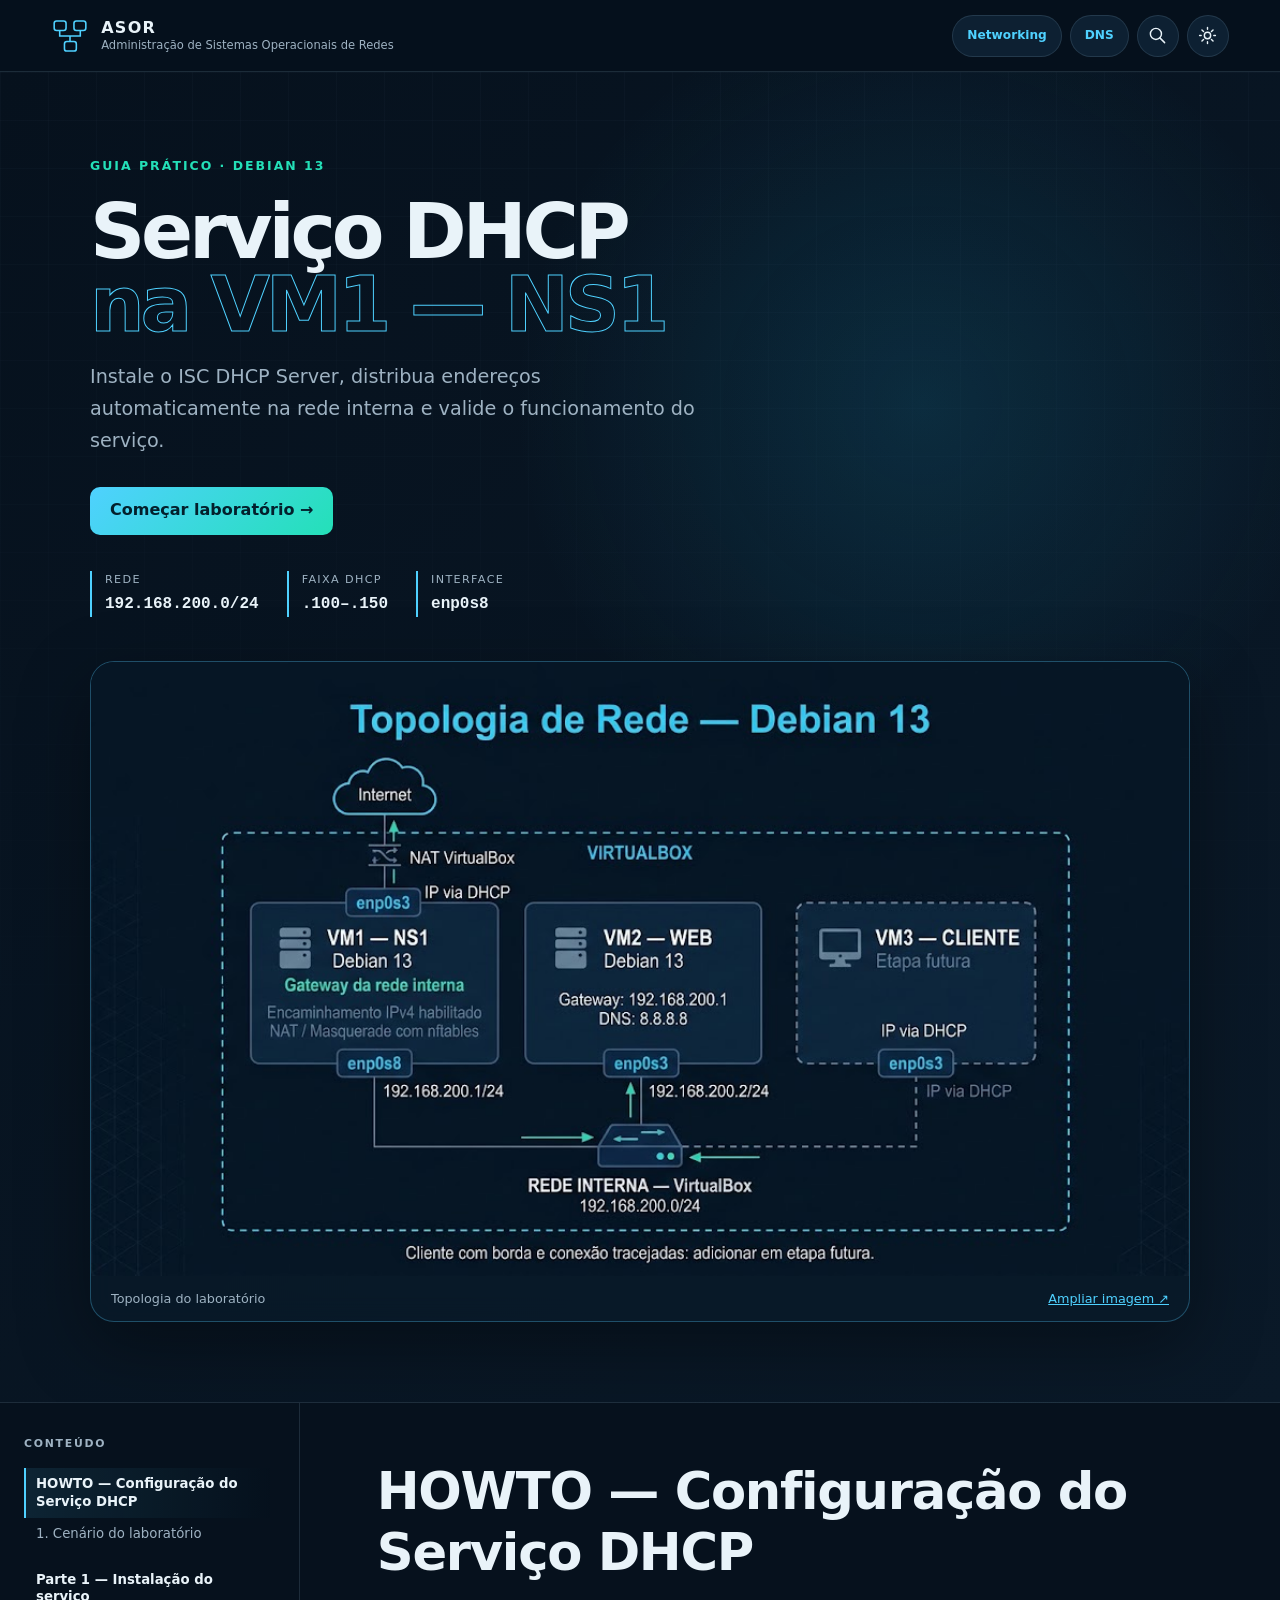
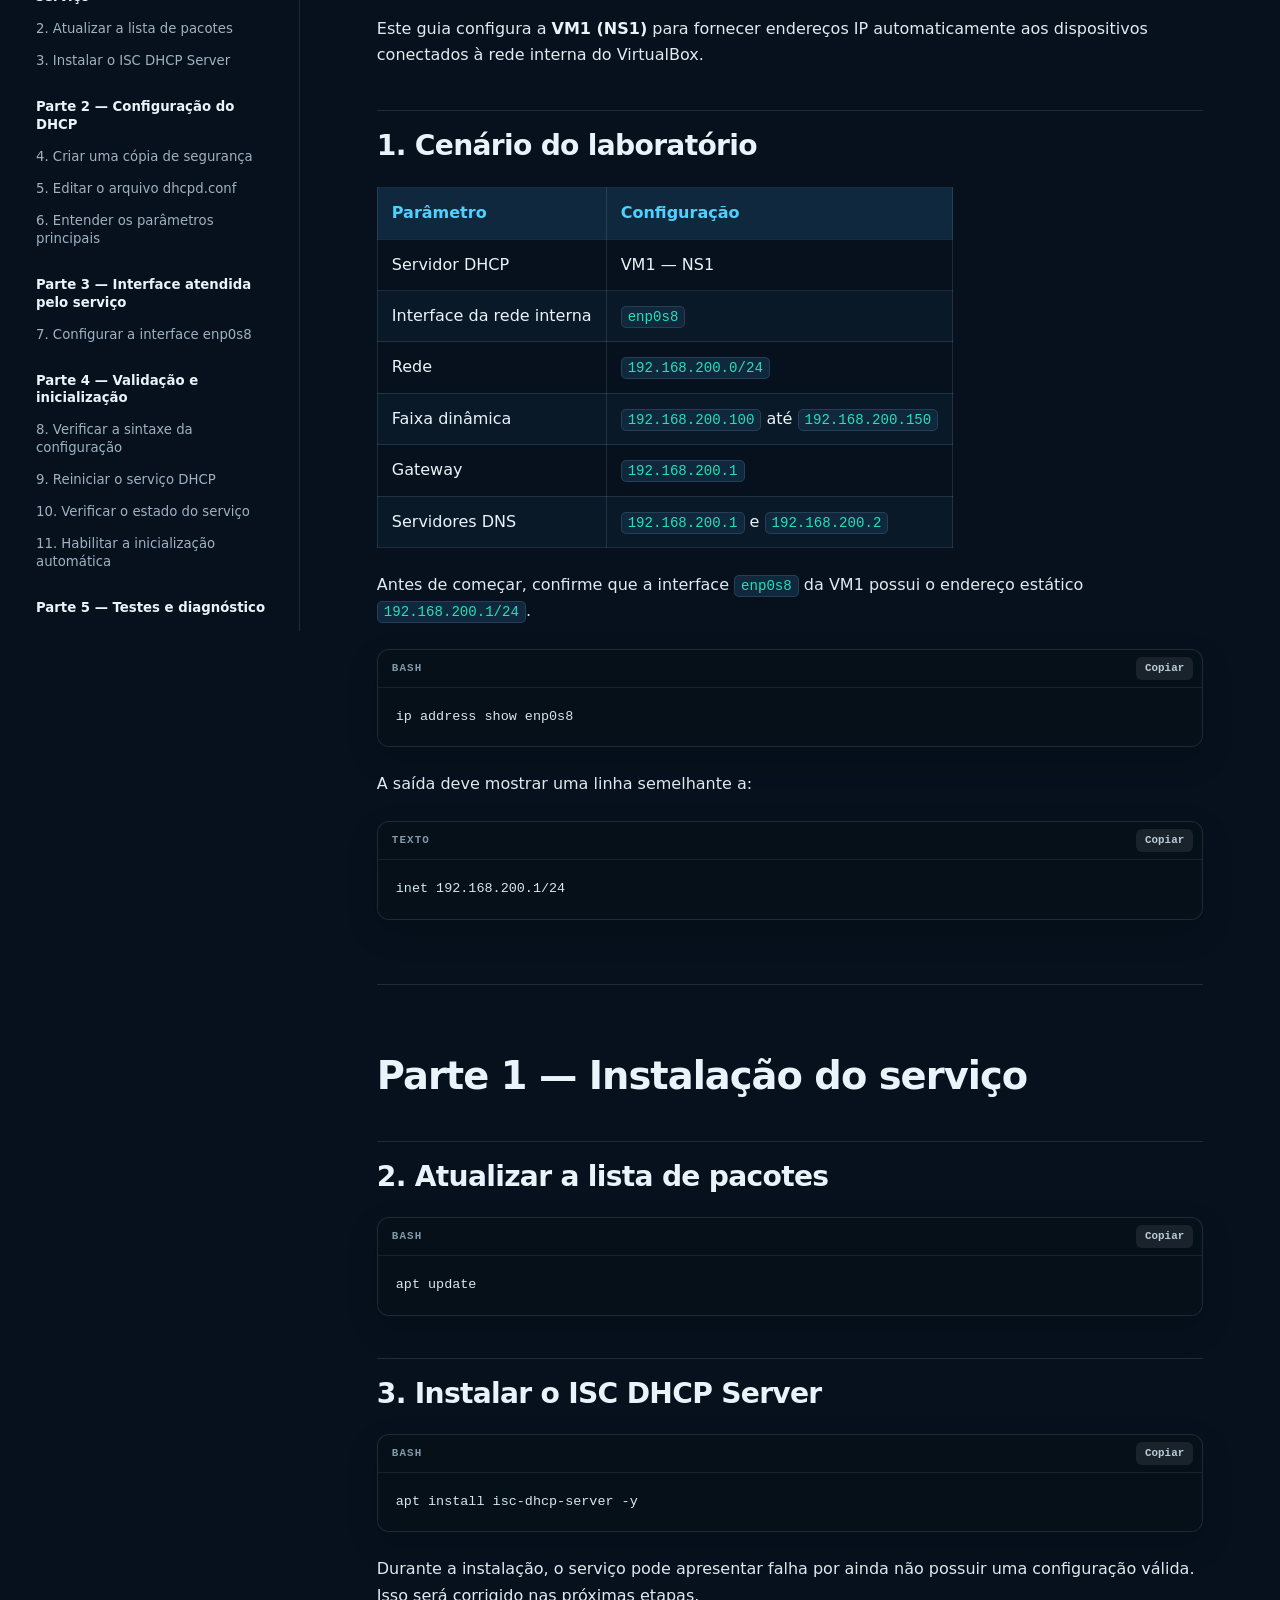
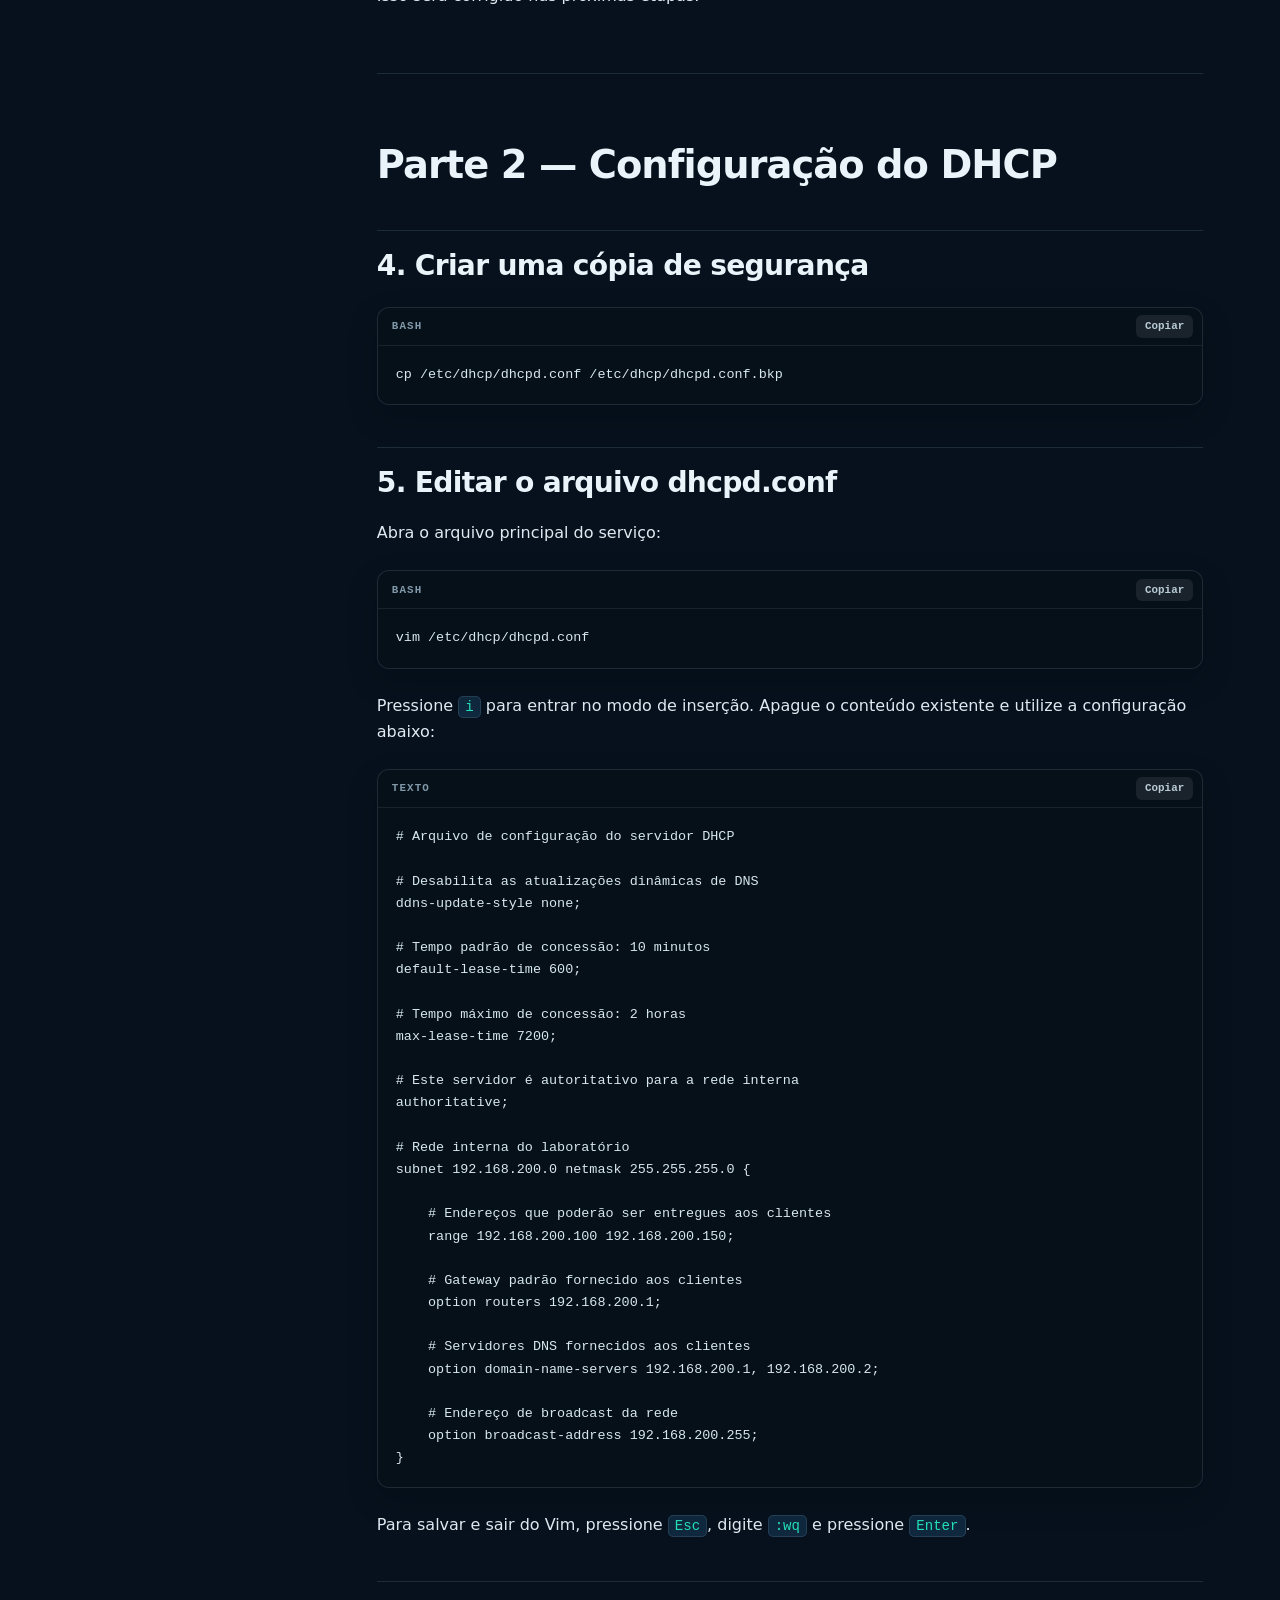
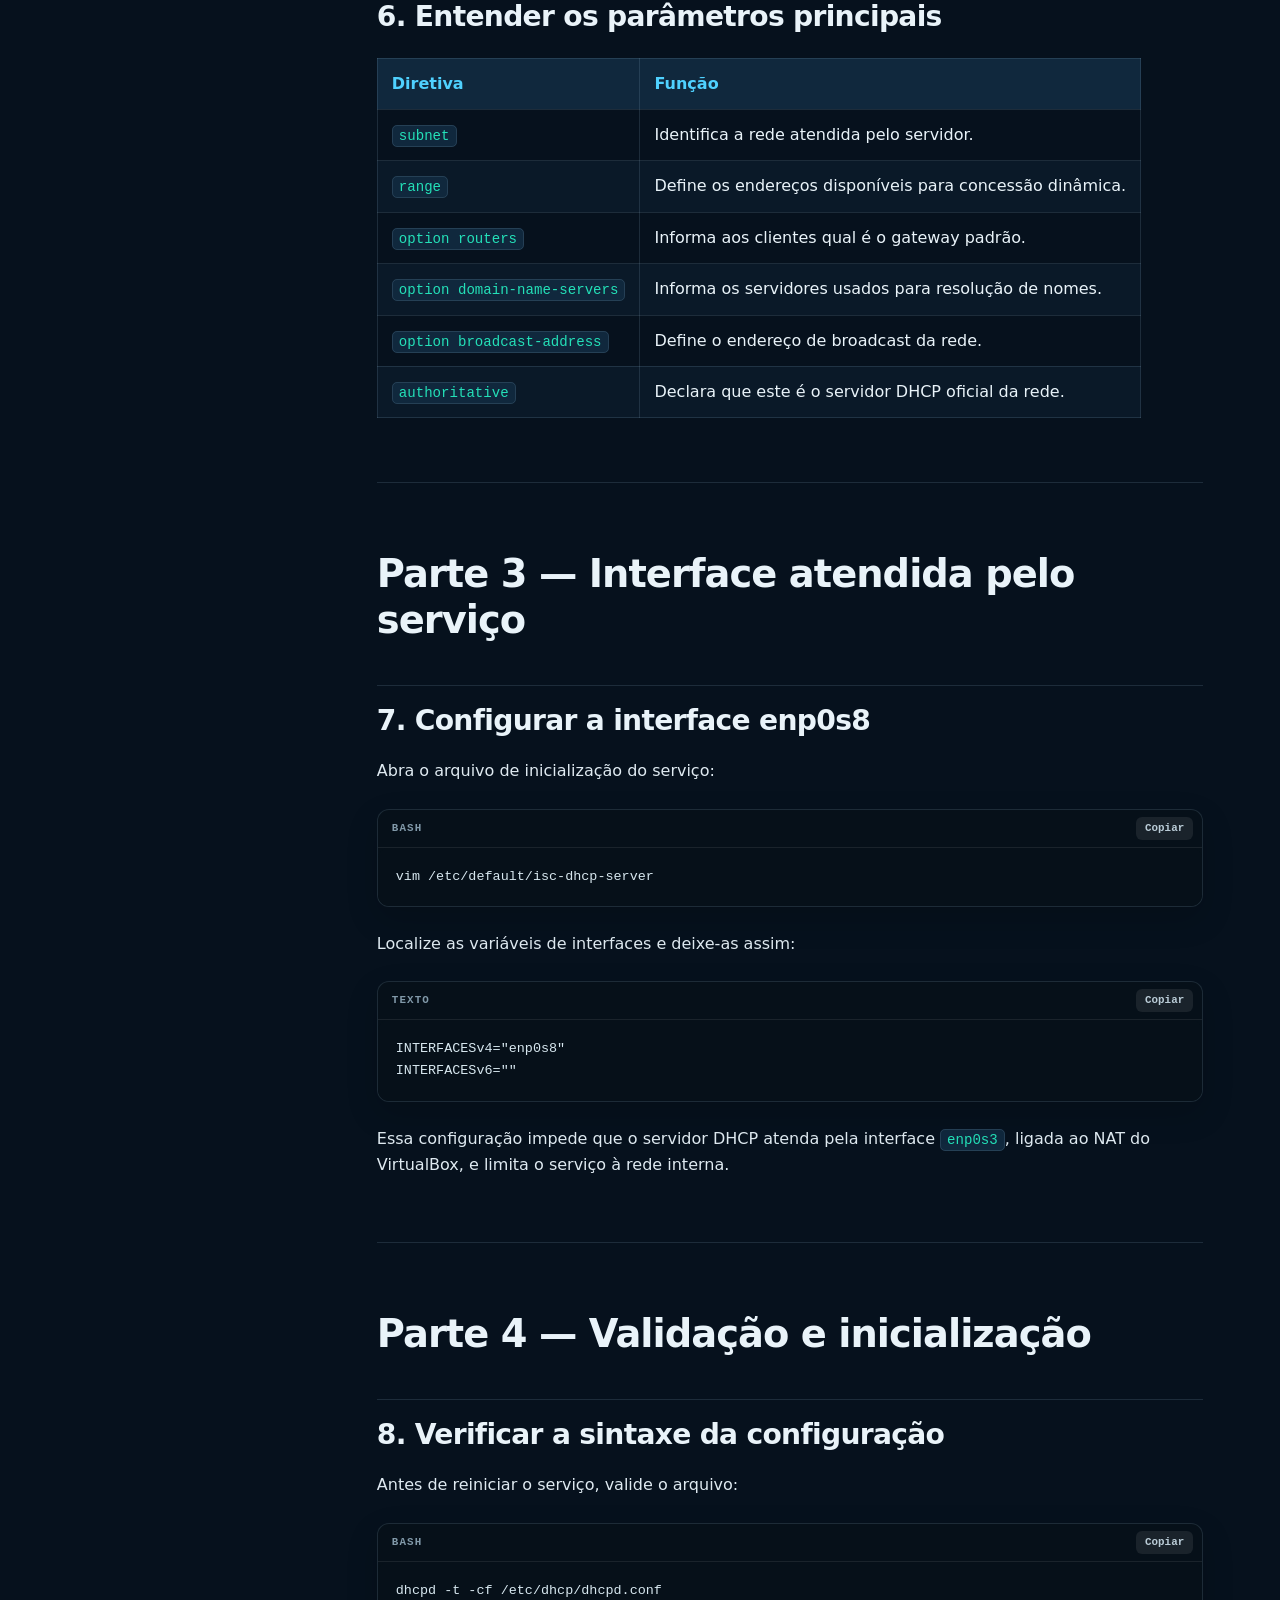
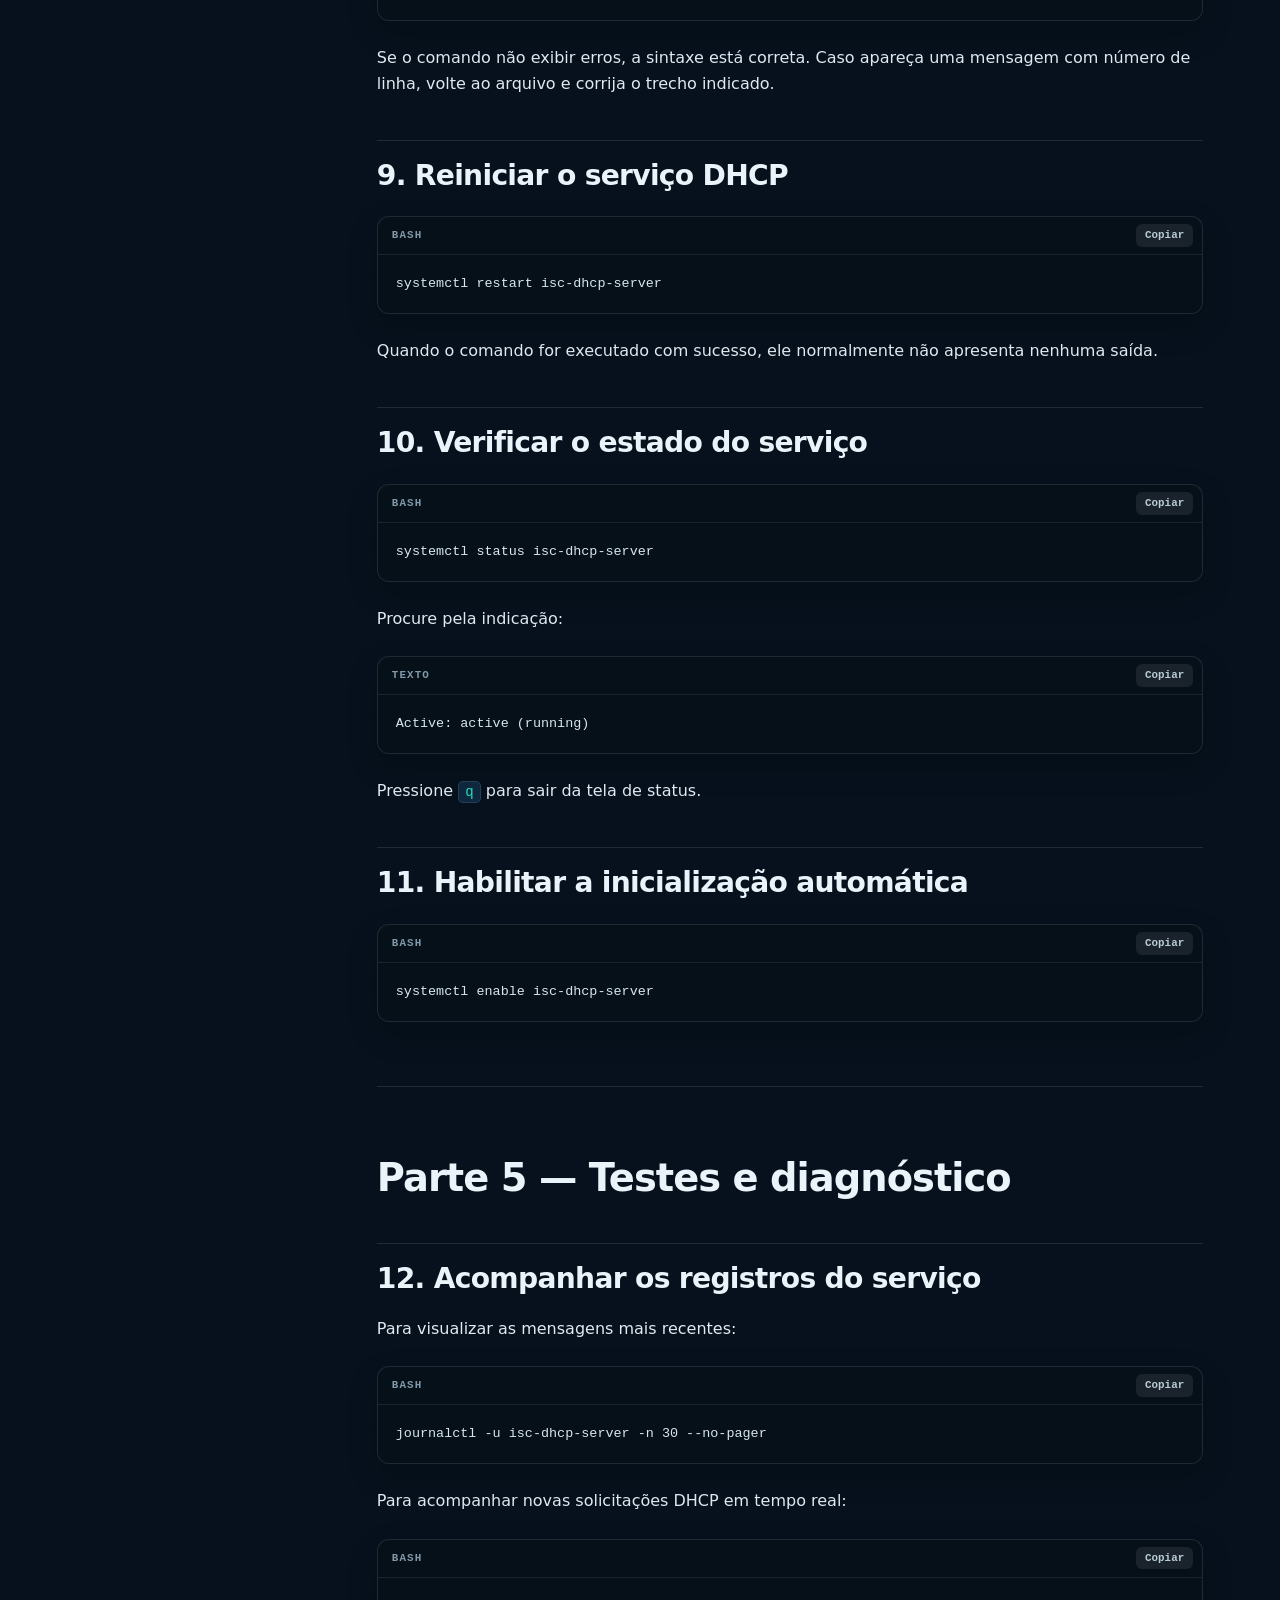
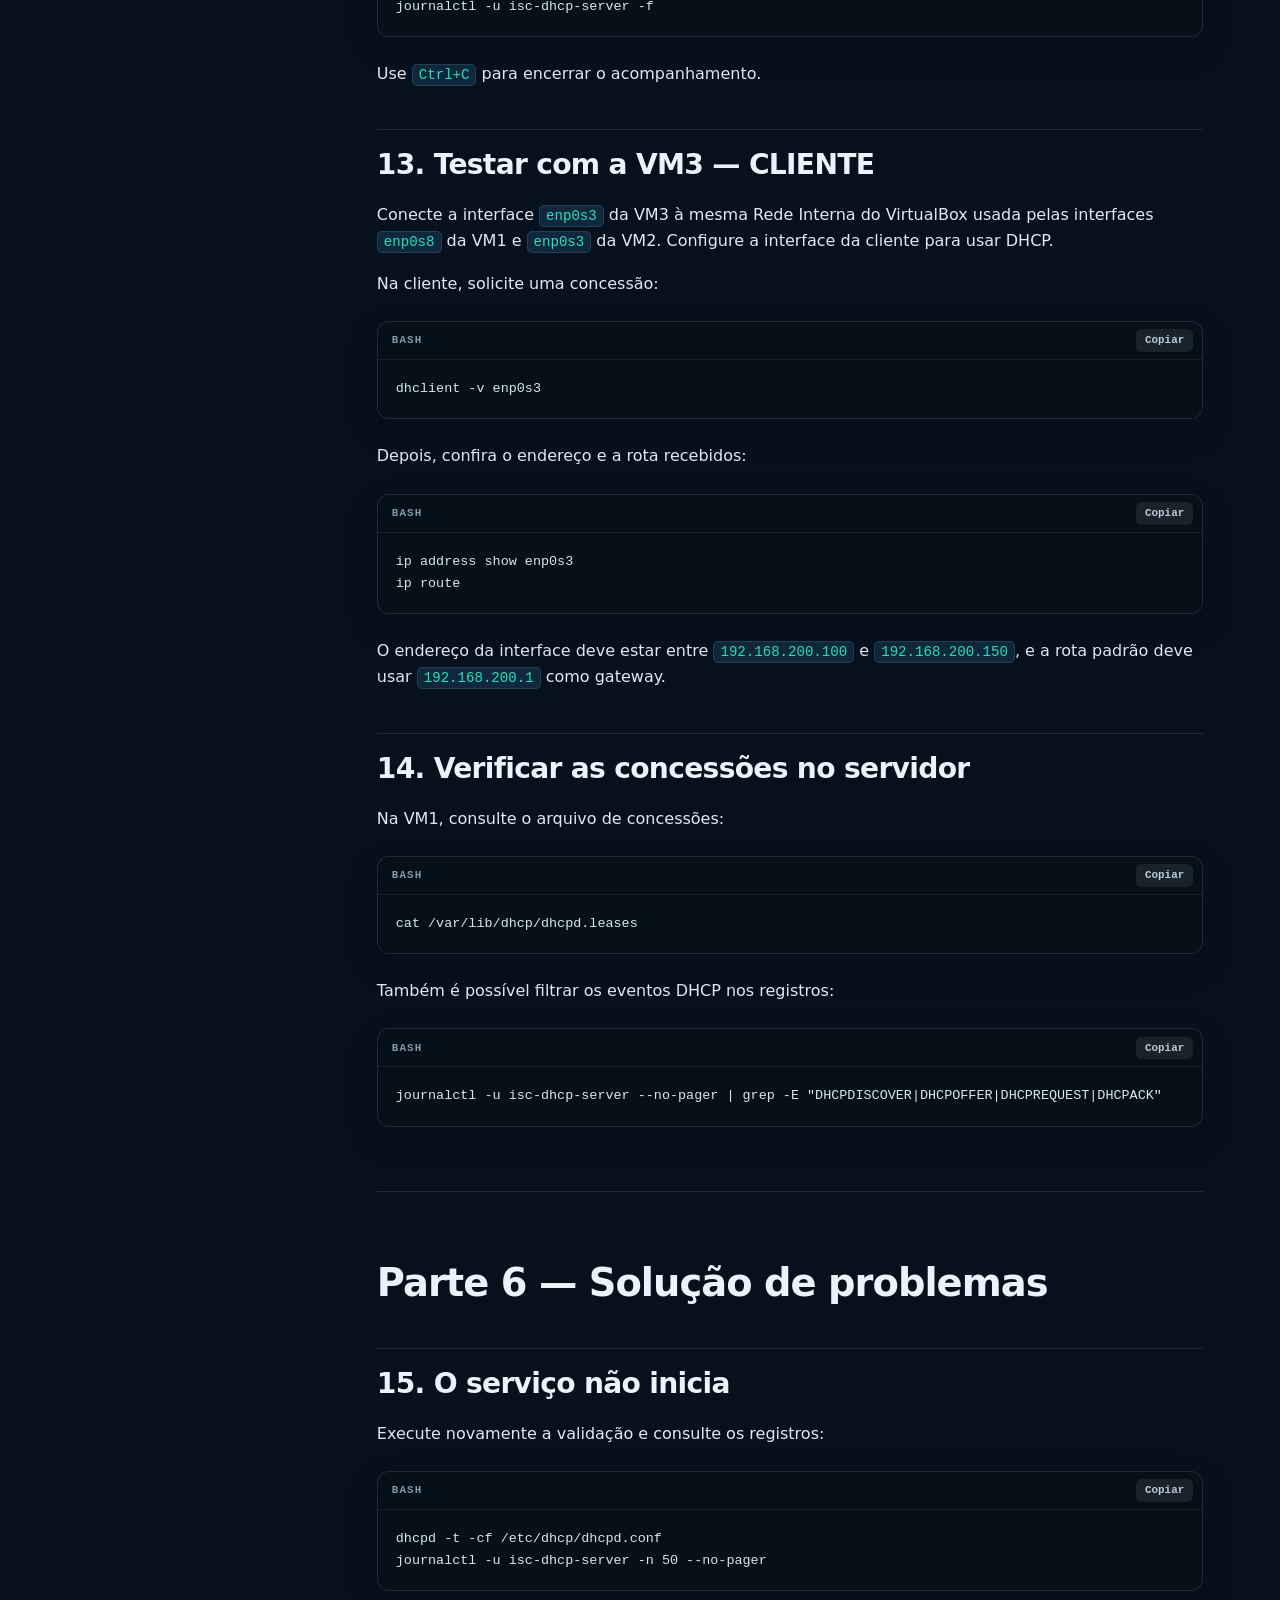
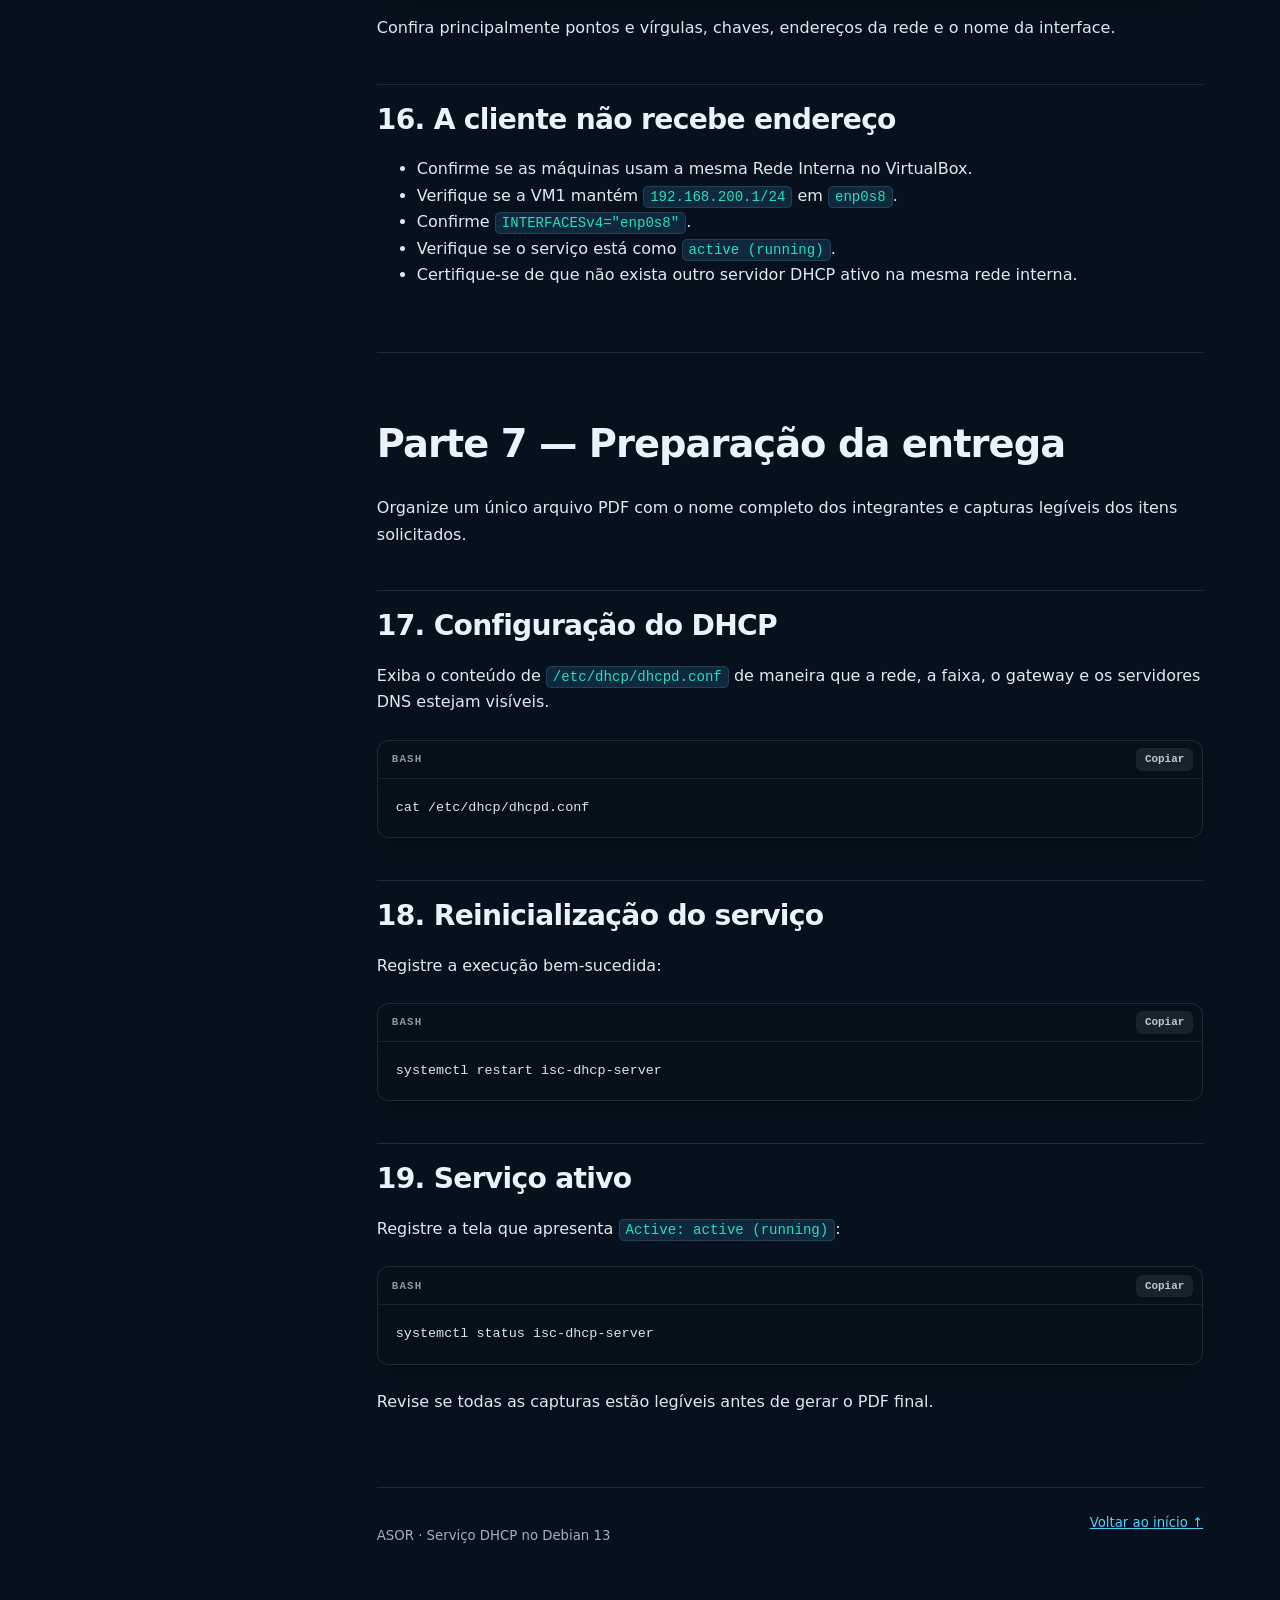
==== commit 43659920: "Add BIND9 primary and secondary DNS guide" ====
--- a/docs/dhcp/index.html
+++ b/docs/dhcp/index.html
@@ -6,7 +6,7 @@
 <meta name="theme-color" content="#06111d">
 <meta name="description" content="HOWTO para instalar e configurar o servidor DHCP na VM1 NS1 com Debian 13.">
 <title>Serviço DHCP no Debian 13 | ASOR</title>
-<link rel="canonical" href="https://asor-network.tmferreira.tec.br/dhcp/">
+<link rel="canonical" href="https://asor.tmferreira.tec.br/dhcp/">
 <link rel="stylesheet" href="../style.css">
 <script src="../app.js" defer></script>
 </head>
@@ -15,7 +15,7 @@
 <div class="reading-progress" aria-hidden="true"><span id="reading-progress"></span></div>
 <header class="site-header">
 <a class="brand" href="#inicio" aria-label="Voltar ao início do guia DHCP"><span class="brand-mark" aria-hidden="true"><svg viewBox="0 0 48 48"><rect x="4" y="5" width="15" height="12" rx="3"/><rect x="29" y="5" width="15" height="12" rx="3"/><rect x="17" y="31" width="15" height="12" rx="3"/><path d="M11 17v7h26v-7M24 24v7"/></svg></span><span><strong>ASOR</strong><small>Administração de Sistemas Operacionais de Redes</small></span></a>
-<div class="header-actions"><a class="guide-link" href="../">IP e roteamento</a><button class="icon-button" id="search-button" type="button" aria-label="Pesquisar no guia" title="Pesquisar (Ctrl+K)"><svg viewBox="0 0 24 24" aria-hidden="true"><circle cx="10" cy="10" r="7"/><path d="m15 15 6 6"/></svg></button><button class="icon-button" id="theme-button" type="button" aria-label="Ativar tema claro" title="Alternar tema"><svg viewBox="0 0 24 24" aria-hidden="true"><circle cx="12" cy="12" r="4"/><path d="M12 2v2m0 16v2M2 12h2m16 0h2M5 5l2 2m10 10 2 2M5 19l2-2M17 7l2-2"/></svg></button></div>
+<div class="header-actions"><a class="guide-link" href="../networking/">Networking</a><a class="guide-link" href="../dns/">DNS</a><button class="icon-button" id="search-button" type="button" aria-label="Pesquisar no guia" title="Pesquisar (Ctrl+K)"><svg viewBox="0 0 24 24" aria-hidden="true"><circle cx="10" cy="10" r="7"/><path d="m15 15 6 6"/></svg></button><button class="icon-button" id="theme-button" type="button" aria-label="Ativar tema claro" title="Alternar tema"><svg viewBox="0 0 24 24" aria-hidden="true"><circle cx="12" cy="12" r="4"/><path d="M12 2v2m0 16v2M2 12h2m16 0h2M5 5l2 2m10 10 2 2M5 19l2-2M17 7l2-2"/></svg></button></div>
 </header>
 
 <section class="hero" id="inicio" aria-labelledby="hero-title">
--- a/docs/style.css
+++ b/docs/style.css
@@ -266,6 +266,46 @@
 @media (max-width: 620px) { .topology { padding: 16px; } .topology figcaption { gap: 8px; } .topology .zone-label { font-size: .6rem; } .network-peers { gap: 10px; } .hero-stats { gap: 18px; } }
 @media print { :root, [data-theme="light"] { --text: #111; --muted: #444; --accent: #075779; --accent-2: #07614e; --line: #ccc; --surface-2: #f4f4f4; } .skip-link, #search-dialog, .code-toolbar { display: none !important; } .markdown-body pre, .code-wrap { background: #f4f4f4; color: #111; } .code-wrap code { color: #111; white-space: pre-wrap; overflow-wrap: anywhere; } .markdown-body h1, .markdown-body h2, .markdown-body h3 { break-after: avoid; } }
 
+/* Home page for the ASOR guide collection. */
+.guide-home { position: relative; min-height: calc(100vh - var(--header-h)); padding: clamp(64px, 9vw, 120px) clamp(22px, 7vw, 110px); overflow: hidden; background: radial-gradient(circle at 72% 20%, rgba(31,177,224,.14), transparent 31%), linear-gradient(135deg, var(--bg), var(--bg-soft)); }
+.guide-home > *:not(.hero-grid) { position: relative; z-index: 1; }
+.guide-home-intro { max-width: 850px; margin: 0 auto 54px; text-align: center; }
+.guide-home-intro h1 { margin: 16px 0 22px; font-size: clamp(3.2rem, 8vw, 6.8rem); line-height: .92; letter-spacing: -.055em; }
+.guide-home-intro h1 span { color: transparent; -webkit-text-stroke: 1px var(--accent); }
+.guide-home-intro p { max-width: 680px; margin: auto; color: var(--muted); font-size: 1.1rem; }
+.guide-grid { display: grid; grid-template-columns: repeat(3, minmax(0, 1fr)); gap: 24px; width: min(100%, 1280px); margin: auto; }
+.guide-card { position: relative; min-width: 0; padding: clamp(26px, 4vw, 42px); overflow: hidden; border: 1px solid var(--line-strong); border-radius: 20px; color: var(--text); background: color-mix(in srgb, var(--surface) 88%, transparent); box-shadow: var(--shadow); text-decoration: none; transition: transform .2s ease, border-color .2s ease; }
+.guide-card:hover { transform: translateY(-5px); border-color: var(--accent); }
+.guide-card-number { position: absolute; top: 18px; right: 24px; color: color-mix(in srgb, var(--accent) 18%, transparent); font: 800 4rem/1 ui-monospace, monospace; }
+.guide-card h2 { position: relative; margin: 12px 0; font-size: clamp(1.8rem, 4vw, 2.7rem); letter-spacing: -.035em; }
+.guide-card p { min-height: 3.4em; color: var(--muted); }
+.guide-card dl { display: flex; flex-wrap: wrap; gap: 24px; margin: 28px 0; }
+.guide-card dl div { padding-left: 12px; border-left: 2px solid var(--accent-2); }
+.guide-card dt { color: var(--muted); font-size: .68rem; text-transform: uppercase; letter-spacing: .1em; }
+.guide-card dd { margin: 3px 0 0; font: 700 .86rem ui-monospace, monospace; }
+.guide-card > strong { color: var(--accent); }
+@media (max-width: 760px) { .guide-grid { grid-template-columns: 1fr; } .guide-home { padding-top: 54px; } .guide-home-intro { text-align: left; } .guide-card p { min-height: 0; } }
+
+/* DNS master/slave topology. */
+.dns-topology { width: min(100%, 1100px); padding: clamp(20px, 4vw, 34px); }
+.dns-topology figcaption { display: flex; justify-content: space-between; gap: 16px; margin-bottom: 28px; color: var(--text); font-weight: 750; }
+.dns-machines { display: grid; grid-template-columns: minmax(0, 1fr) minmax(160px, .8fr) minmax(0, 1fr); align-items: center; gap: clamp(14px, 3vw, 32px); }
+.dns-server { position: relative; display: grid; gap: 7px; min-width: 0; padding: 24px 18px 20px; border: 1px solid var(--line-strong); border-radius: 14px; background: var(--surface-2); text-align: center; }
+.dns-server::before { content: ''; width: 38px; height: 46px; margin: 0 auto 7px; border: 2px solid var(--accent); border-radius: 7px; background: linear-gradient(var(--accent) 0 0) 8px 10px/20px 2px no-repeat, linear-gradient(var(--accent) 0 0) 8px 18px/20px 2px no-repeat, radial-gradient(circle, var(--accent-2) 0 3px, transparent 4px) 24px 33px/8px 8px no-repeat; box-shadow: 0 0 24px color-mix(in srgb, var(--accent) 12%, transparent); }
+.dns-server strong { font-size: clamp(1rem, 2vw, 1.25rem); }
+.dns-server small { color: var(--accent-2); font: 750 .8rem ui-monospace, monospace; }
+.dns-server > span:last-child { color: var(--muted); font-size: .78rem; }
+.dns-role { position: absolute; top: 10px; right: 10px; padding: 4px 6px; border: 1px solid var(--line); border-radius: 5px; color: var(--accent); font: 800 .56rem ui-monospace, monospace; letter-spacing: .08em; }
+.dns-transfer { display: grid; gap: 6px; color: var(--muted); text-align: center; font-size: .72rem; }
+.dns-transfer b { color: var(--accent-2); font: 750 .72rem ui-monospace, monospace; letter-spacing: .08em; }
+.dns-transfer span { padding: 10px 5px; border-top: 1px dashed var(--accent); border-bottom: 1px dashed var(--accent); color: var(--text); }
+.dns-transfer small { font: .66rem ui-monospace, monospace; }
+.dns-query { display: flex; align-items: center; justify-content: center; flex-wrap: wrap; gap: 8px 18px; margin-top: 26px; padding: 13px; border: 1px solid var(--line); border-radius: 9px; color: var(--muted); font-size: .75rem; }
+.dns-query b { color: var(--accent); font: 750 .78rem ui-monospace, monospace; }
+.dns-query small { color: var(--accent-2); font: .68rem ui-monospace, monospace; }
+@media (max-width: 1040px) and (min-width: 761px) { .guide-grid { grid-template-columns: repeat(2, minmax(0, 1fr)); } }
+@media (max-width: 700px) { .dns-machines { grid-template-columns: 1fr; } .dns-transfer { margin: 2px 16px; } .dns-transfer b { transform: rotate(90deg); } }
+
 
 /* Preserve the supplied topology's full image and intrinsic proportions. */
 .hero { grid-template-columns: minmax(0, 1fr); gap: 44px; }
